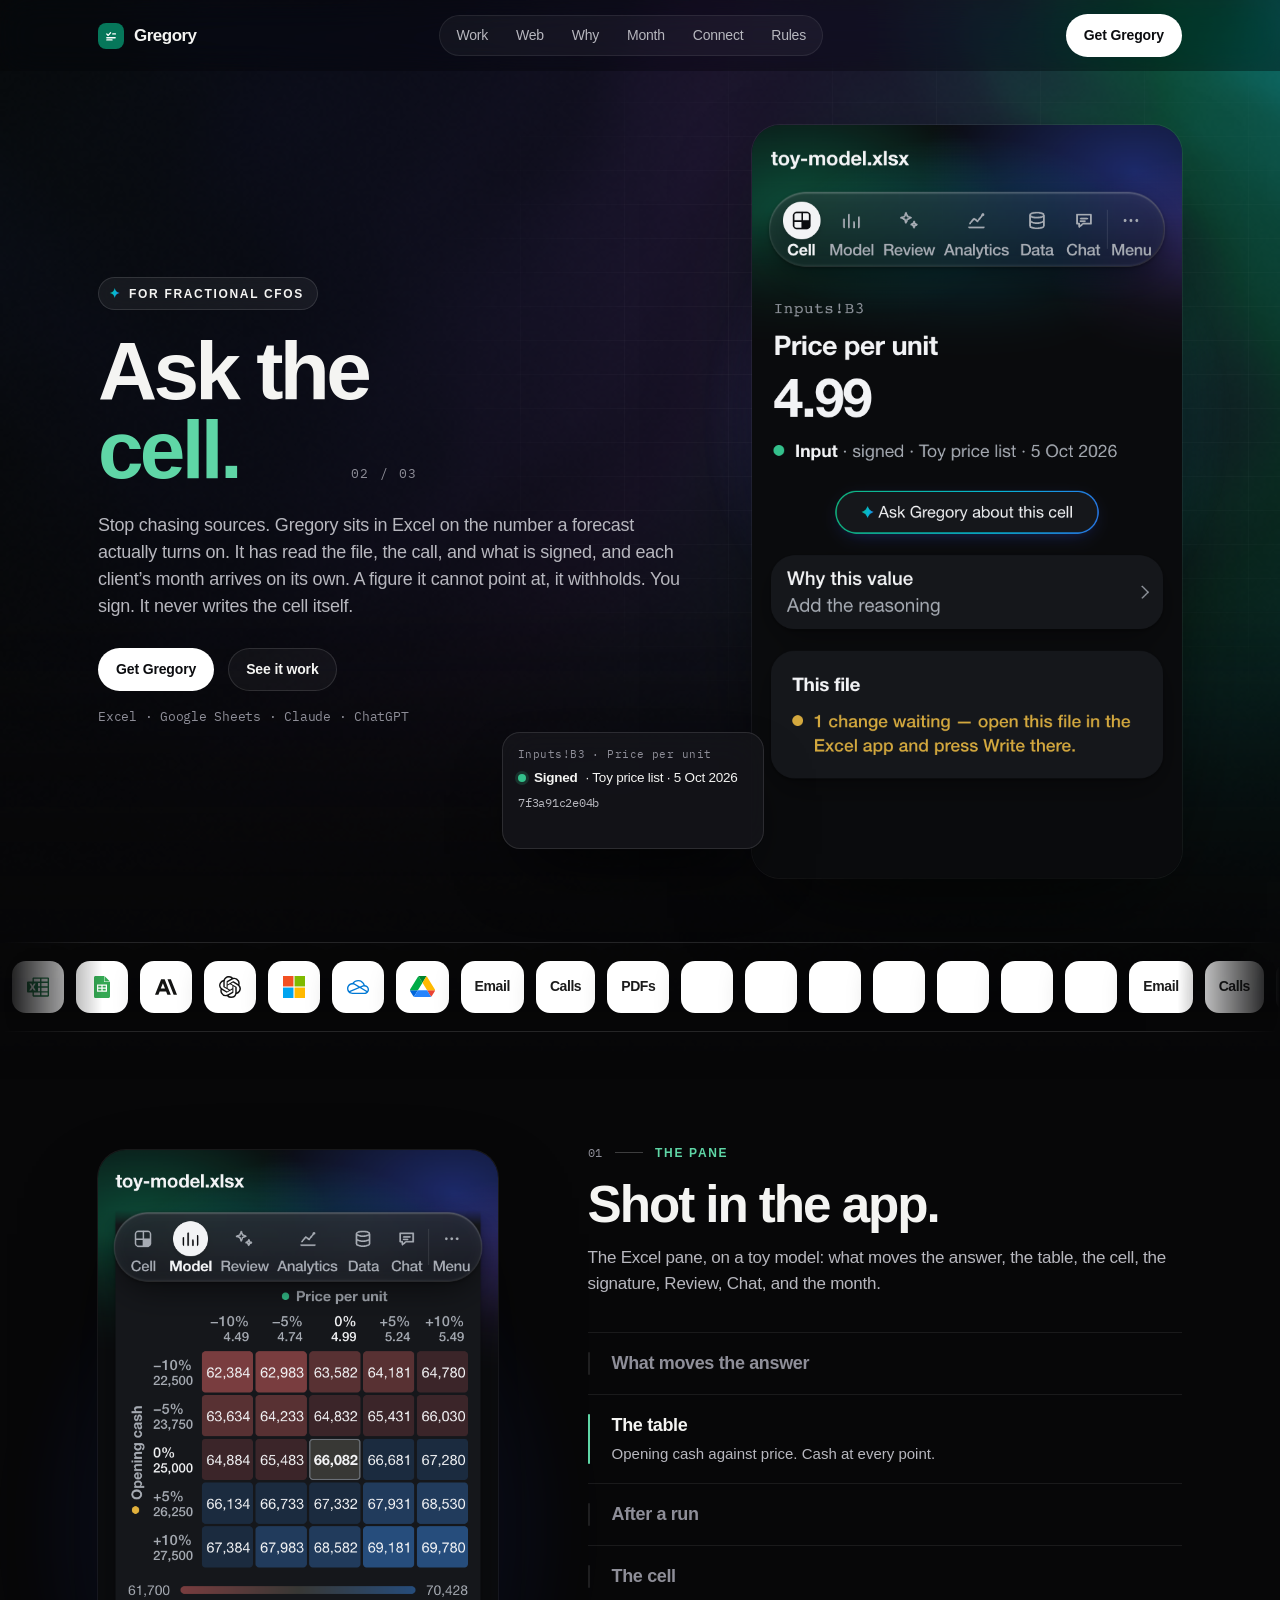
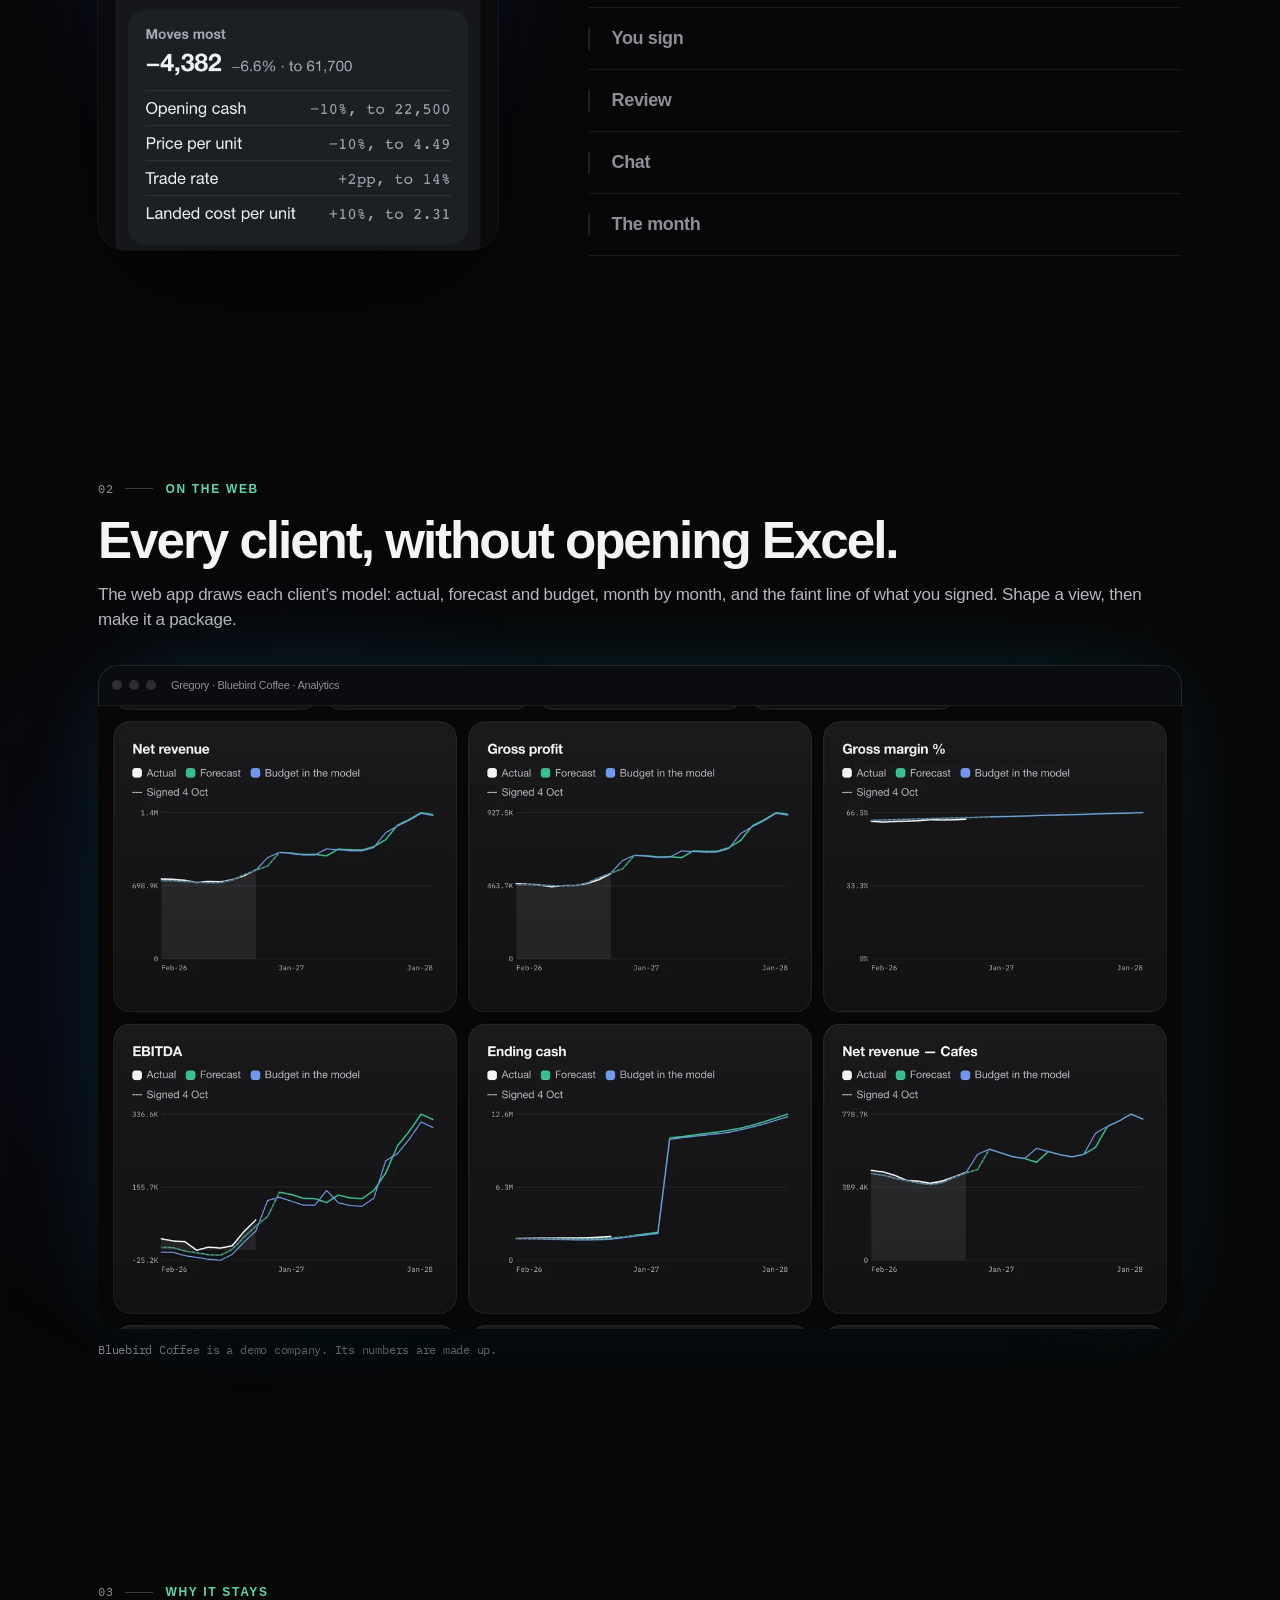
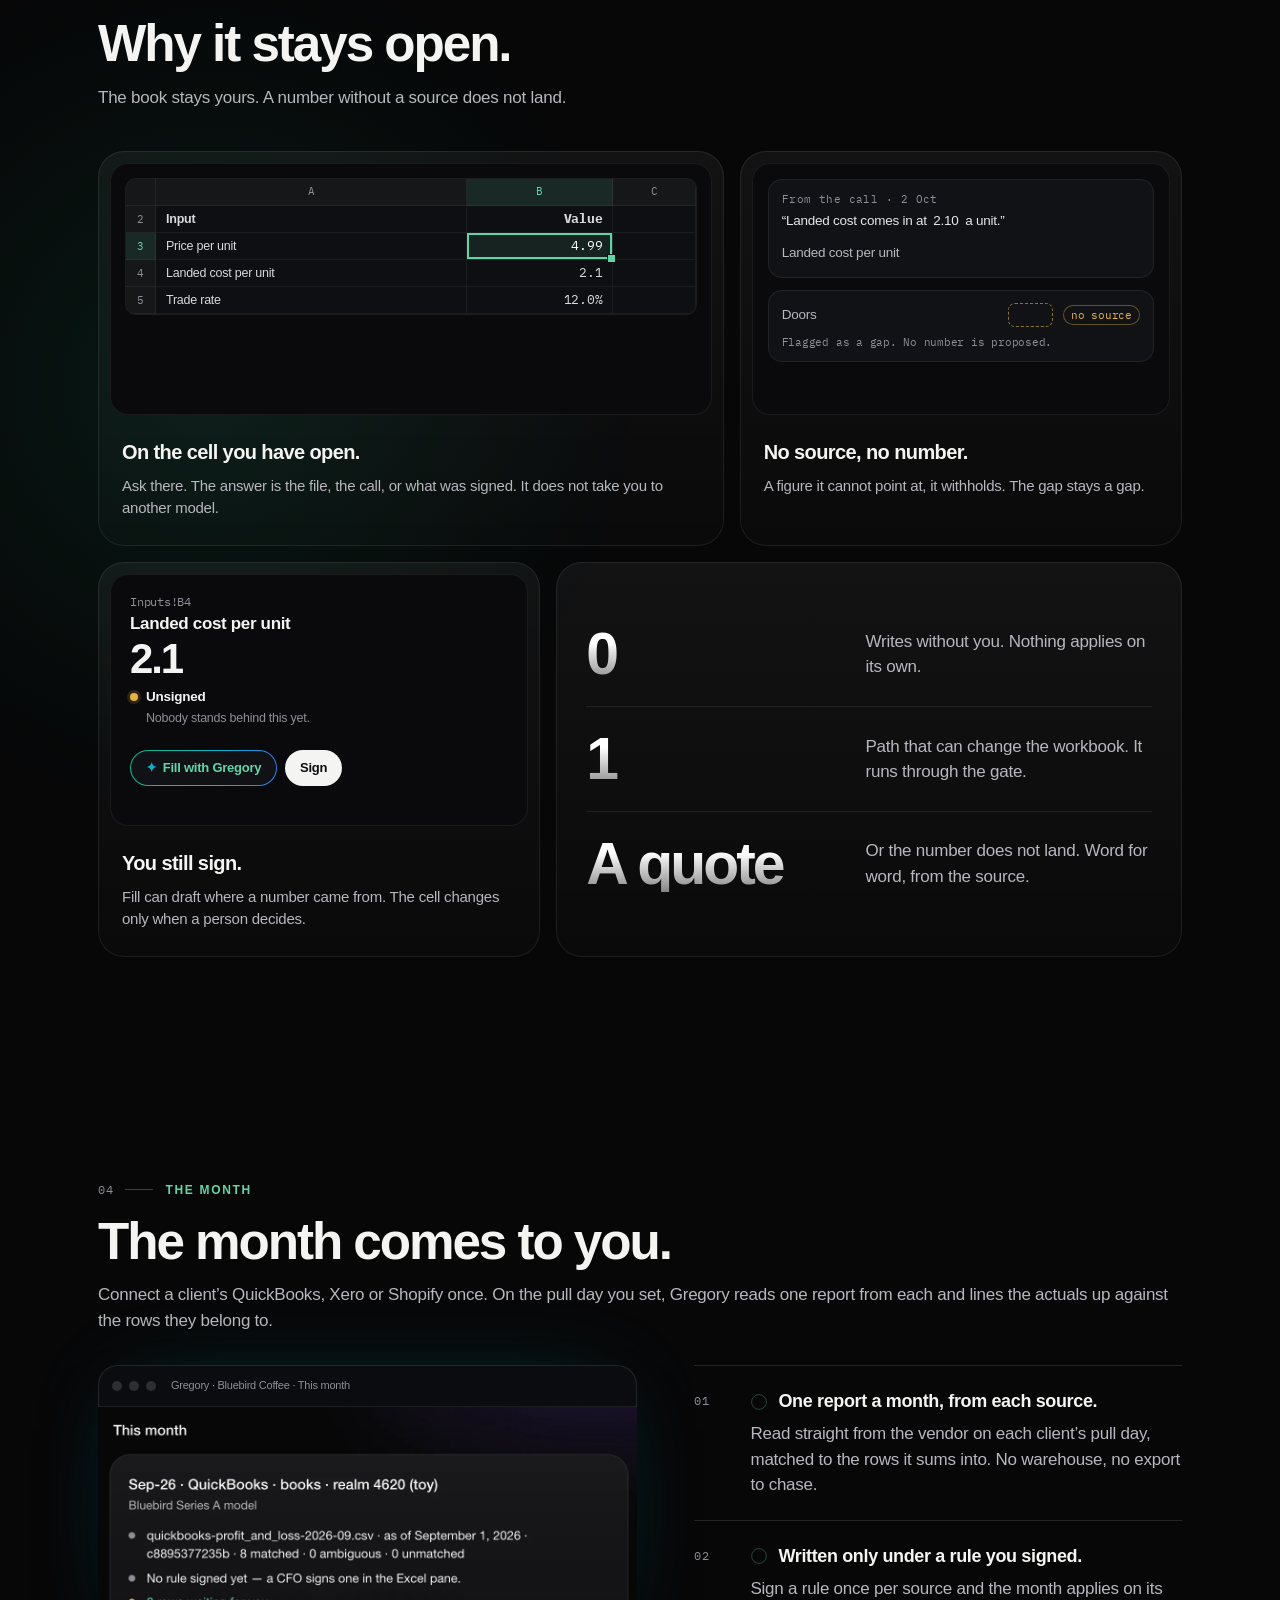
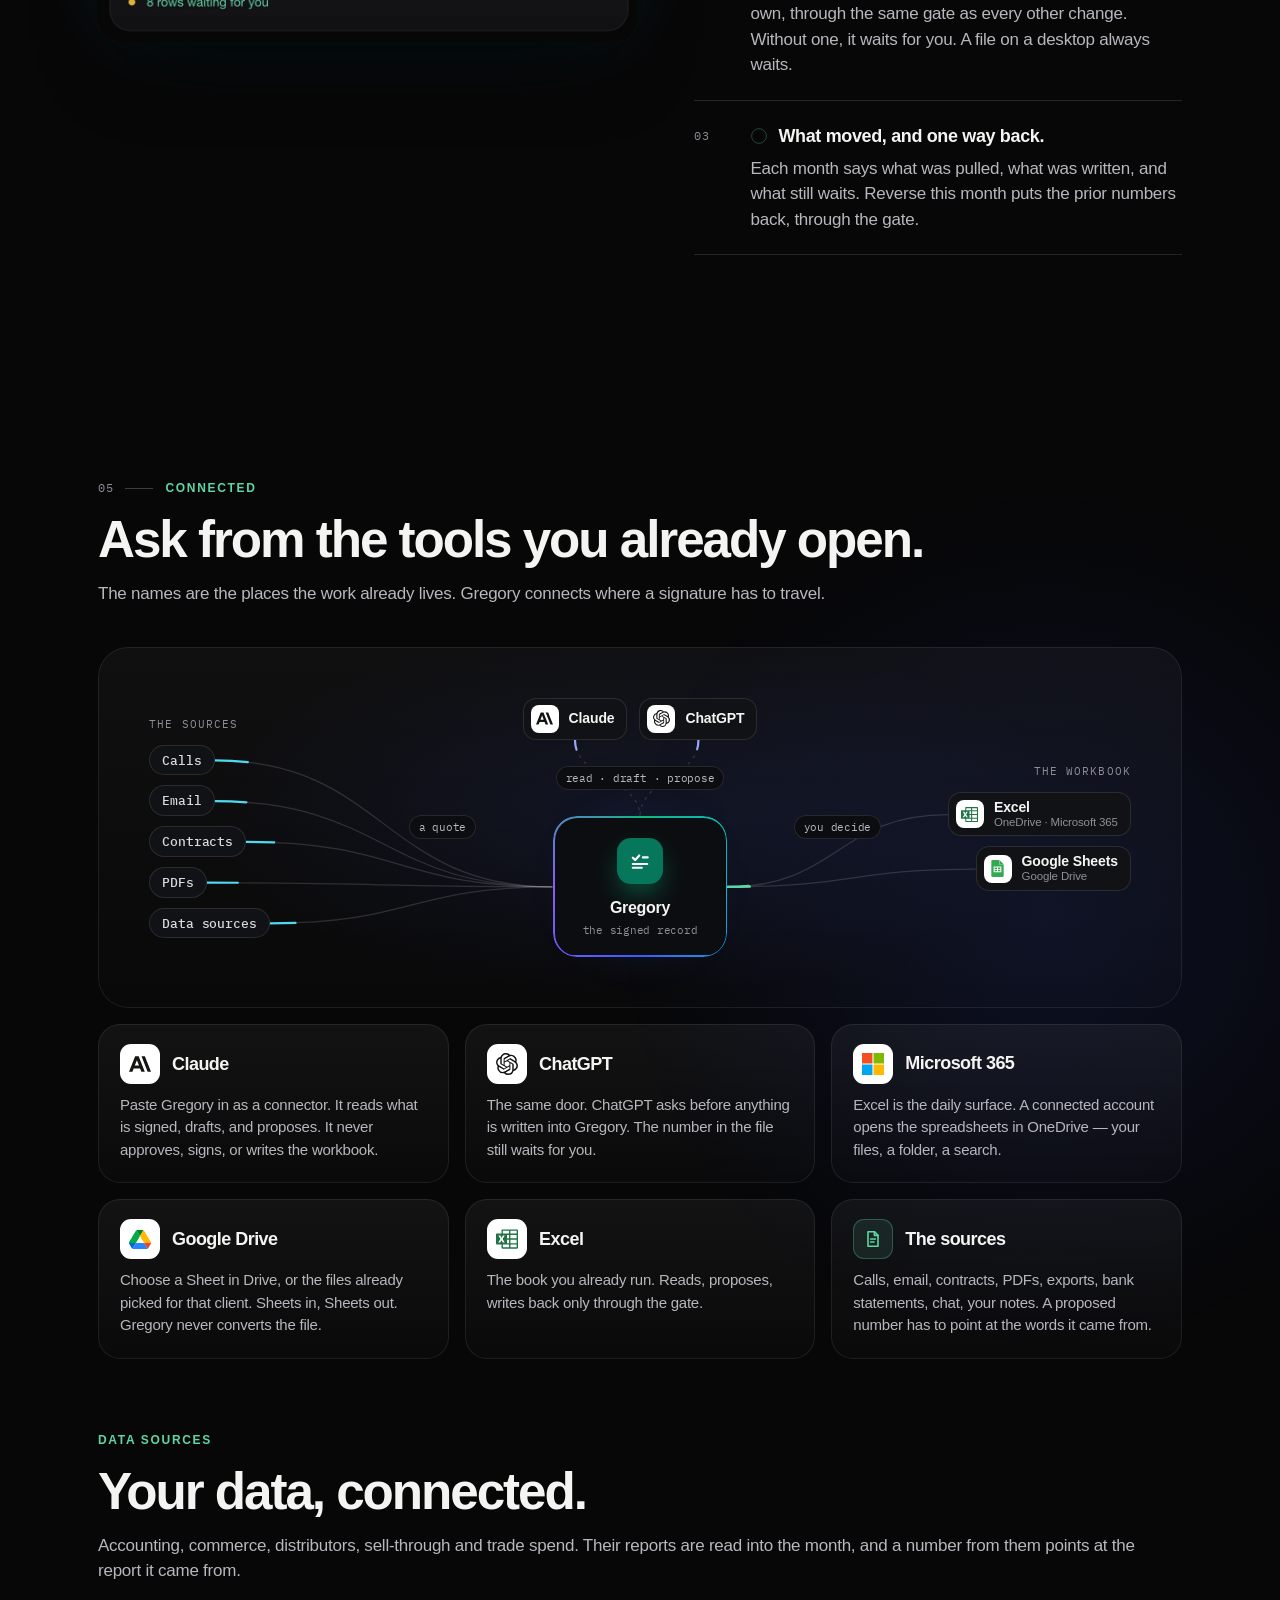
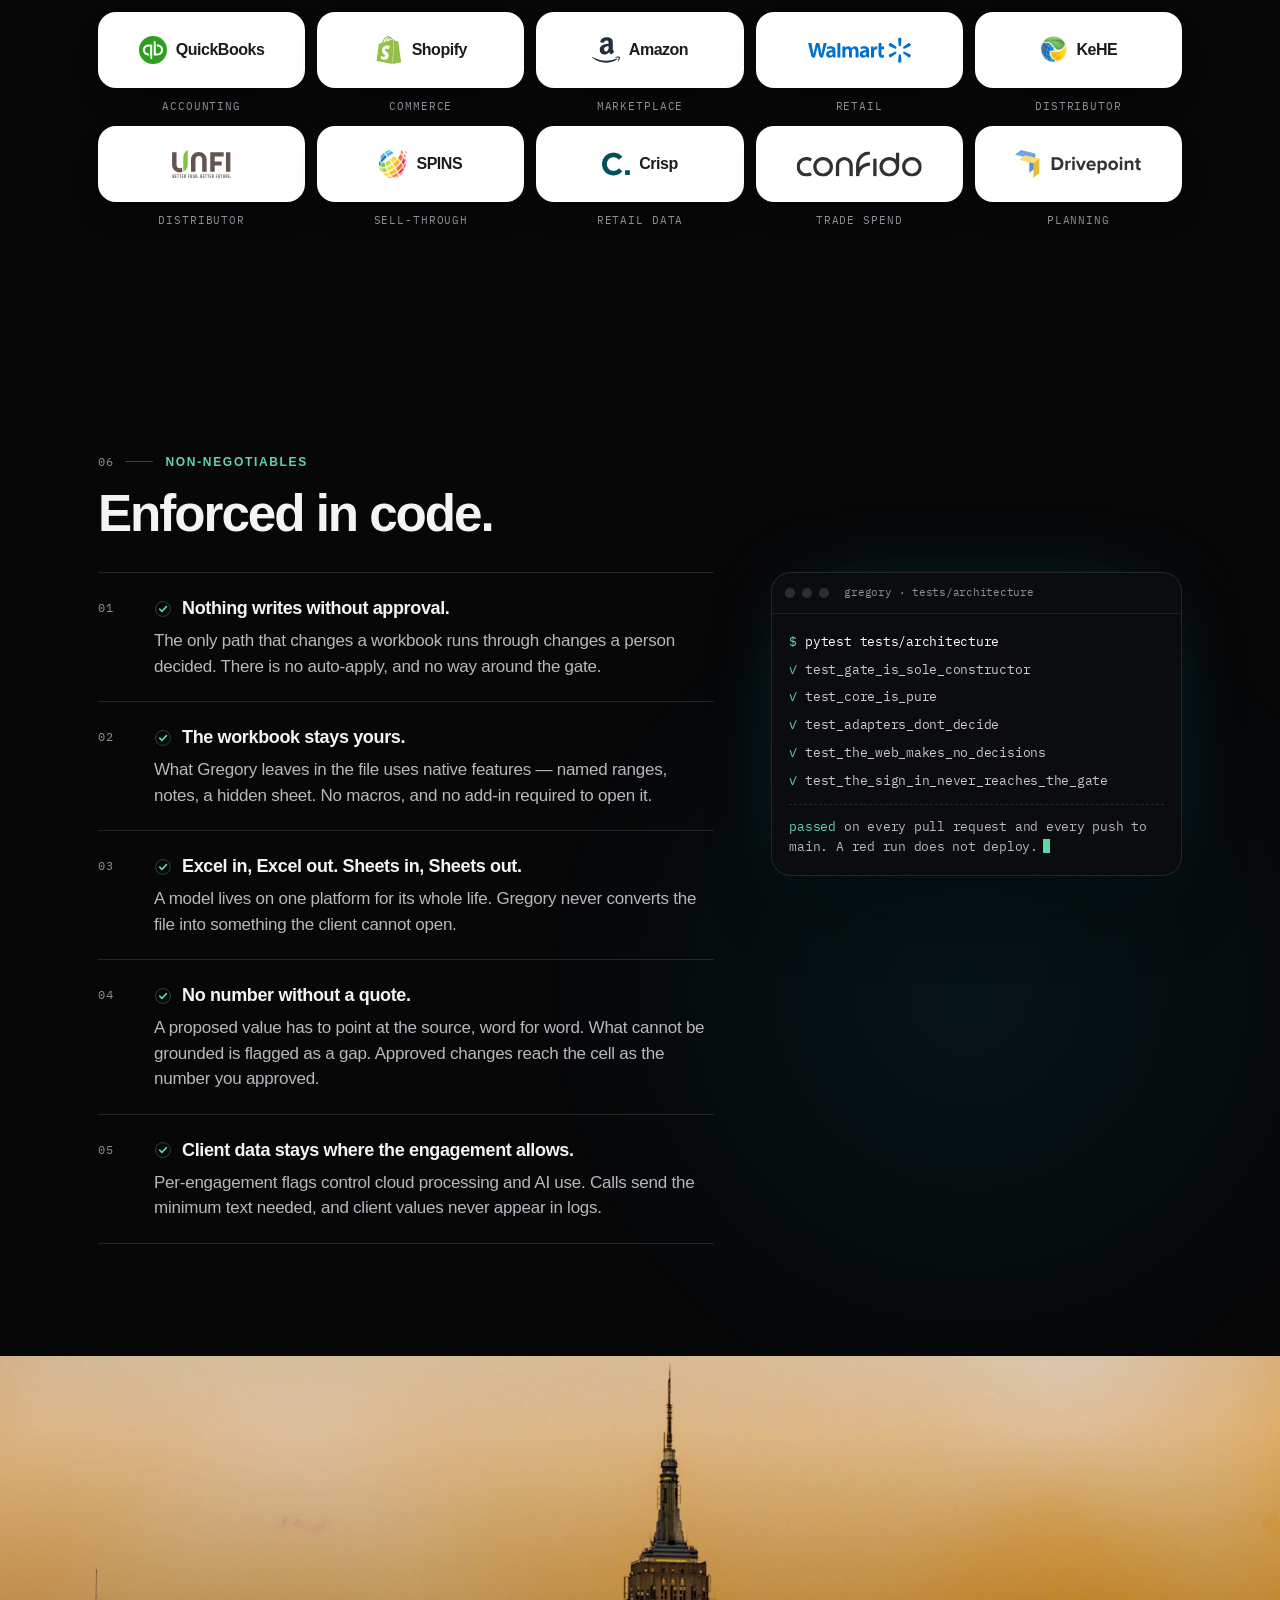
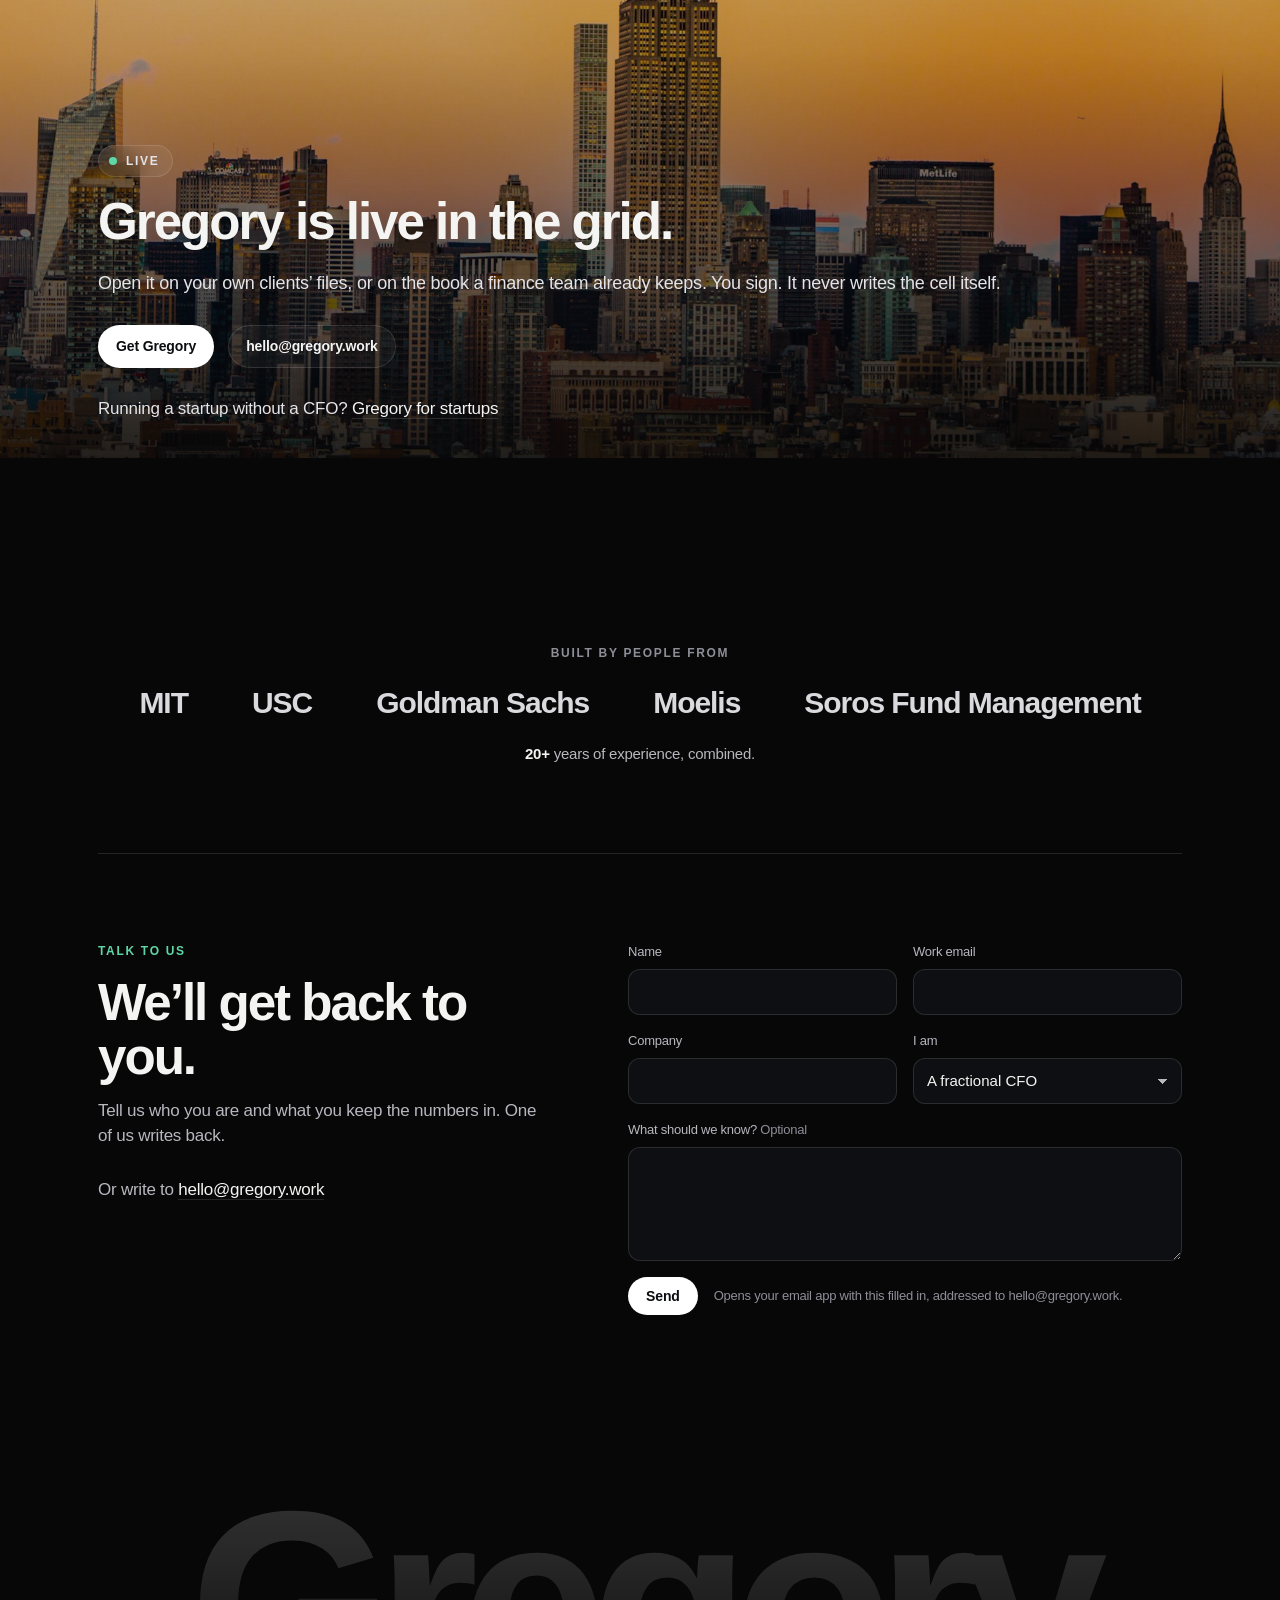
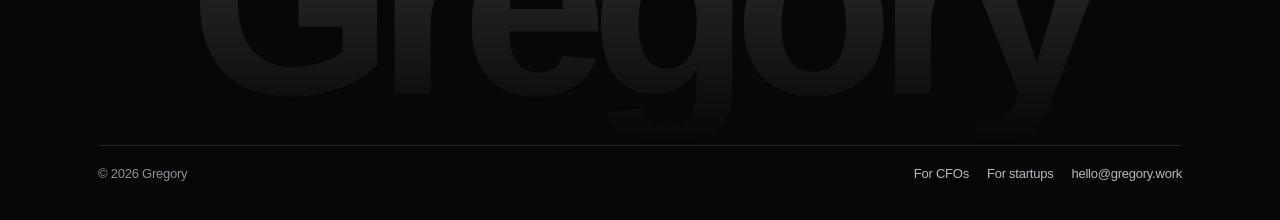
==== cfos/index.html @ 0bbd88a3 "Split the site into two doors: a home, /cfos/ and /startups/, with real screens, who built it, and a" ====
<!doctype html>
<html lang="en">
<head>
<meta charset="utf-8">
<meta name="viewport" content="width=device-width, initial-scale=1">
<title>Gregory for CFOs — the AI on the cell</title>
<meta name="description" content="Gregory for fractional CFOs: the AI in Excel, on the number a forecast turns on. It has read the file, the call, and what is signed. Each client’s month arrives on its own. You sign. It never writes the cell itself.">
<meta property="og:title" content="Gregory for CFOs — the AI on the cell">
<meta property="og:description" content="Gregory for fractional CFOs: the AI in Excel, on the number a forecast turns on. It has read the file, the call, and what is signed. Each client’s month arrives on its own. You sign. It never writes the cell itself.">
<meta property="og:url" content="https://gregory.work/cfos/">
<meta property="og:type" content="website">
<meta name="theme-color" content="#070708">
<link rel="icon" href="data:image/svg+xml,%3Csvg xmlns='http://www.w3.org/2000/svg' viewBox='0 0 32 32'%3E%3Crect width='32' height='32' rx='9' fill='%2306775a'/%3E%3Cpath d='M8.2 12.6 10.6 15l4.2-4.6' fill='none' stroke='%23fff' stroke-width='1.8' stroke-linecap='round' stroke-linejoin='round'/%3E%3Cpath d='M17.4 12.2h6.2M8.2 17.6h15.2M8.2 21.2h9.4' fill='none' stroke='%23fff' stroke-width='1.8' stroke-linecap='round'/%3E%3C/svg%3E">
<link rel="preconnect" href="https://fonts.googleapis.com">
<link rel="preconnect" href="https://fonts.gstatic.com" crossorigin>
<link rel="stylesheet" href="https://fonts.googleapis.com/css2?family=IBM+Plex+Mono:wght@400;500&display=swap">
<script>
/* Motion is opt-in: without script, or under reduced motion, every section is simply there. */
if (!window.matchMedia("(prefers-reduced-motion: reduce)").matches) document.documentElement.classList.add("motion");
</script>
<link rel="stylesheet" href="/site.css">
</head>
<body>
<a class="skip" href="#main">Skip to content</a>
<div class="sky" id="sky" aria-hidden="true">
  <div class="field"><span class="a"></span><span class="b"></span><span class="c"></span><span class="d"></span></div>
  <canvas id="aurora"></canvas>
</div>
<header id="top">
  <div class="wrap nav">
    <a class="brand" href="/">
      <span class="mark" aria-hidden="true">
        <svg width="14" height="14" viewBox="0 0 20 20" fill="none" stroke="currentColor" stroke-width="1.8" stroke-linecap="round" stroke-linejoin="round"><path d="M4 7.2 6 9.2l3.4-3.8"/><path d="M12.4 7h4M4 12.5h12M4 15.6h7.5"/></svg>
      </span>
      Gregory
    </a>
    <nav class="links" aria-label="Sections">
      <a href="#work">Work</a>
      <a href="#web">Web</a>
      <a href="#why">Why</a>
      <a href="#month">Month</a>
      <a href="#connect">Connect</a>
      <a href="#rules">Rules</a>
    </nav>
    <a class="btn" href="#contact">Get Gregory</a>
  </div>
  <div class="progress" aria-hidden="true"><span id="progress"></span></div>
</header>
<main id="main">
  <div class="wrap hero">
    <div>
      <p class="badge"><span class="spark" aria-hidden="true">✦</span>For fractional CFOs</p>
      <h1>
        <span>Ask the</span>
        <span class="cycle-row">
          <span class="cycle-slot"><em id="cycle-word">model</em><span class="period">.</span></span>
          <small class="cycle-index" id="cycle-index">01 / 03</small>
        </span>
      </h1>
      <p class="lede">Stop chasing sources. Gregory sits in Excel on the number a forecast actually turns on. It has read the file, the call, and what is signed, and each client’s month arrives on its own. A figure it cannot point at, it withholds. You sign. It never writes the cell itself.</p>
      <div class="actions">
        <a class="btn" href="#contact">Get Gregory</a>
        <a class="btn ghost" href="#work">See it work</a>
      </div>
      <p class="mono">Excel · Google Sheets · Claude · ChatGPT</p>
    </div>
    <div class="stage demo" id="stage">
      <div class="halo" aria-hidden="true"></div>
      <div class="tilt">
        <div class="stack" id="stack">
          <img class="shot on" data-shot="model" src="/media/model.png" alt="The Excel pane on Model: what moves the answer, the drivers under Cash.">
          <img class="shot" data-shot="cell" src="/media/cell.png" alt="The Excel pane on a signed cell: price per unit, its source, Ask Gregory.">
          <img class="shot" data-shot="call" src="/media/sign.png" alt="An unsigned cell: Fill with Gregory, then Sign.">
        </div>
      </div>
      <div class="chips" aria-hidden="true">
        <div class="chip on" data-for="model">
          <p class="chip-k">Target · Cash</p>
          <p class="chip-big" id="tick">66,202</p>
          <p class="chip-line"><span class="up">+120</span>Price per unit moved 1%</p>
        </div>
        <div class="chip" data-for="cell">
          <p class="chip-k">Inputs!B3 · Price per unit</p>
          <p class="chip-line"><span class="dot ok"></span><b>Signed</b> · Toy price list · 5 Oct 2026</p>
          <p class="chip-m">7f3a91c2e04b</p>
        </div>
        <div class="chip" data-for="call">
          <p class="chip-k"><span class="spark">✦</span>Fill with Gregory</p>
          <p class="chip-q">“Landed cost comes in at <mark>2.10</mark> a unit.”</p>
          <p class="chip-m">From the call, word for word.</p>
        </div>
      </div>
    </div>
  </div>
  <div class="marquee demo" aria-hidden="true">
    <div class="track" id="track">
      <span><img src="/media/logos/microsoftexcel.svg" alt="Excel"></span>
      <span><img src="/media/logos/googlesheets.svg" alt="Google Sheets"></span>
      <span><img src="/media/logos/anthropic.svg" alt="Claude"></span>
      <span><img src="/media/logos/openai.svg" alt="ChatGPT"></span>
      <span><img src="/media/logos/microsoft.svg" alt="Microsoft 365"></span>
      <span><img src="/media/logos/microsoftonedrive.svg" alt="OneDrive"></span>
      <span><img src="/media/logos/googledrive-color.svg" alt="Google Drive"></span>
      <span class="word">Email</span>
      <span class="word">Calls</span>
      <span class="word">PDFs</span>
    </div>
  </div>
  <section id="work">
    <div class="wrap show">
      <div class="show-stage reveal" style="--d:2">
        <div class="show-shots" id="show-shots" role="tabpanel" aria-label="The Excel pane">
          <img class="on" src="/media/model.png" alt="What moves the answer, with the drivers under Cash.">
          <img src="/media/table.png" alt="A sensitivity table: opening cash against price per unit, Cash at every point, coloured by how far it moved." loading="lazy">
          <img src="/media/run.png" alt="After a run in Excel: Cash at 68,582, up 3.8%, and the drivers ranked." loading="lazy">
          <img src="/media/cell.png" alt="A signed cell, price per unit, with its source." loading="lazy">
          <img src="/media/sign.png" alt="An unsigned cell, with Fill with Gregory and Sign." loading="lazy">
          <img src="/media/review.png" alt="Review: one note from Gregory, and what is worth checking." loading="lazy">
          <img src="/media/chat.png" alt="Chat about a finding: a question, Gregory's answer, the cell unchanged." loading="lazy">
          <img src="/media/month.png" alt="The month in the pane: August from QuickBooks, the totals tie, the CFO's rule, Run the rule now and Revoke." loading="lazy">
        </div>
        <p class="show-cap" id="show-cap" aria-hidden="true">The inputs that move Cash, and how far.</p>
      </div>
      <div class="show-copy">
        <p class="kicker reveal"><span class="ix">01</span>The pane</p>
        <h2 class="reveal" style="--d:1">Shot in the app.</h2>
        <p class="intro reveal" style="--d:2">The Excel pane, on a toy model: what moves the answer, the table, the cell, the signature, Review, Chat, and the month.</p>
        <div class="show-list reveal demo" style="--d:3" id="show-list" role="tablist" aria-label="Screens in the pane">
          <button type="button" role="tab" aria-selected="true" class="on" aria-controls="show-shots"><span class="show-t">What moves the answer</span><span class="show-d"><span>The inputs that move Cash, and how far.</span></span><span class="show-bar" aria-hidden="true"></span></button>
          <button type="button" role="tab" aria-selected="false" tabindex="-1" aria-controls="show-shots"><span class="show-t">The table</span><span class="show-d"><span>Opening cash against price. Cash at every point.</span></span><span class="show-bar" aria-hidden="true"></span></button>
          <button type="button" role="tab" aria-selected="false" tabindex="-1" aria-controls="show-shots"><span class="show-t">After a run</span><span class="show-d"><span>Every driver put back. Cash moved 3.8%.</span></span><span class="show-bar" aria-hidden="true"></span></button>
          <button type="button" role="tab" aria-selected="false" tabindex="-1" aria-controls="show-shots"><span class="show-t">The cell</span><span class="show-d"><span>Signed, with the source, and Ask Gregory.</span></span><span class="show-bar" aria-hidden="true"></span></button>
          <button type="button" role="tab" aria-selected="false" tabindex="-1" aria-controls="show-shots"><span class="show-t">You sign</span><span class="show-d"><span>Fill with Gregory drafts the source. You still sign.</span></span><span class="show-bar" aria-hidden="true"></span></button>
          <button type="button" role="tab" aria-selected="false" tabindex="-1" aria-controls="show-shots"><span class="show-t">Review</span><span class="show-d"><span>One note open. What is worth checking.</span></span><span class="show-bar" aria-hidden="true"></span></button>
          <button type="button" role="tab" aria-selected="false" tabindex="-1" aria-controls="show-shots"><span class="show-t">Chat</span><span class="show-d"><span>Ask about the finding. The cell is not changed.</span></span><span class="show-bar" aria-hidden="true"></span></button>
          <button type="button" role="tab" aria-selected="false" tabindex="-1" aria-controls="show-shots"><span class="show-t">The month</span><span class="show-d"><span>QuickBooks read, the totals tie, your rule ran.</span></span><span class="show-bar" aria-hidden="true"></span></button>
        </div>
      </div>
    </div>
  </section>
  <section id="web" class="glow">
    <div class="wrap">
      <p class="kicker reveal"><span class="ix">02</span>On the web</p>
      <h2 class="reveal" style="--d:1">Every client, without opening Excel.</h2>
      <p class="intro reveal" style="--d:2">The web app draws each client’s model: actual, forecast and budget, month by month, and the faint line of what you signed. Shape a view, then make it a package.</p>
      <figure class="term browser reveal" style="--d:3">
        <div class="term-bar" aria-hidden="true"><i></i><i></i><i></i><span>Gregory · Bluebird Coffee · Analytics</span></div>
        <img src="/media/web/charts.webp" width="1800" height="1035" loading="lazy" alt="Analytics on the web: net revenue, gross profit, margin, EBITDA and cash, actual against forecast and budget, with the line signed on 4 October.">
      </figure>
      <p class="shot-note">Bluebird Coffee is a demo company. Its numbers are made up.</p>
    </div>
  </section>
  <section id="why" class="glow">
    <div class="wrap">
      <p class="kicker reveal"><span class="ix">03</span>Why it stays</p>
      <h2 class="reveal" style="--d:1">Why it stays open.</h2>
      <p class="intro reveal" style="--d:2">The book stays yours. A number without a source does not land.</p>
      <div class="bento">
        <article class="tile w7 reveal">
          <div class="viz viz-sheet demo" aria-hidden="true">
            <div class="sheet">
              <div class="r h"><span></span><span>A</span><span class="on">B</span><span>C</span></div>
              <div class="r"><span>2</span><span class="t">Input</span><span class="t n">Value</span><span></span></div>
              <div class="r cur"><span>3</span><span>Price per unit</span><span class="n sel">4.99</span><span></span></div>
              <div class="r"><span>4</span><span>Landed cost per unit</span><span class="n">2.1</span><span></span></div>
              <div class="r"><span>5</span><span>Trade rate</span><span class="n">12.0%</span><span></span></div>
            </div>
            <div class="bubble q"><span class="spark">✦</span><span class="typed">Why 4.99?</span></div>
            <div class="bubble a">The toy price list.<span class="sig"><span class="dot ok"></span>Signed 2 Oct</span></div>
          </div>
          <h3>On the cell you have open.</h3>
          <p>Ask there. The answer is the file, the call, or what was signed. It does not take you to another model.</p>
        </article>
        <article class="tile w5 reveal" style="--d:1">
          <div class="viz viz-quote demo" aria-hidden="true">
            <div class="prop">
              <div class="prop-k">From the call · 2 Oct</div>
              <div class="prop-q">“Landed cost comes in at <mark>2.10</mark> a unit.”</div>
              <div class="prop-line"><span>Landed cost per unit</span><b class="val got">2.1</b><span class="tag ok">quoted</span></div>
            </div>
            <div class="prop gap">
              <div class="prop-line"><span>Doors</span><b class="val none"></b><span class="tag wait">no source</span></div>
              <div class="prop-note">Flagged as a gap. No number is proposed.</div>
            </div>
          </div>
          <h3>No source, no number.</h3>
          <p>A figure it cannot point at, it withholds. The gap stays a gap.</p>
        </article>
        <article class="tile w5 reveal">
          <div class="viz viz-sign demo" aria-hidden="true">
            <div class="vs-addr">Inputs!B4</div>
            <div class="vs-name">Landed cost per unit</div>
            <div class="vs-num">2.1</div>
            <div class="status">
              <span class="st un"><span class="st-l"><span class="dot wait"></span><b>Unsigned</b></span><span class="st-s">Nobody stands behind this yet.</span></span>
              <span class="st ok"><span class="st-l"><span class="dot ok"></span><b>Signed</b> · From the call · 2 Oct 2026</span><span class="st-s"><code>c41e08b97d25</code></span></span>
            </div>
            <div class="acts">
              <span class="pill fill"><span class="spark">✦</span>Fill with Gregory</span>
              <span class="pill sign">Sign<svg class="cursor" viewBox="0 0 24 24"><path d="M5 3l14 8-6.2 1.6L10 19z" fill="#fff" stroke="#0c0d10" stroke-width="1.4" stroke-linejoin="round"/></svg></span>
            </div>
          </div>
          <h3>You still sign.</h3>
          <p>Fill can draft where a number came from. The cell changes only when a person decides.</p>
        </article>
        <div class="tile w7 scores reveal" style="--d:1">
          <div><strong>0</strong><span>Writes without you. Nothing applies on its own.</span></div>
          <div><strong>1</strong><span>Path that can change the workbook. It runs through the gate.</span></div>
          <div><strong>A quote</strong><span>Or the number does not land. Word for word, from the source.</span></div>
        </div>
      </div>
    </div>
  </section>
  <section id="month">
    <div class="wrap">
      <p class="kicker reveal"><span class="ix">04</span>The month</p>
      <h2 class="reveal" style="--d:1">The month comes to you.</h2>
      <p class="intro reveal" style="--d:2">Connect a client’s QuickBooks, Xero or Shopify once. On the pull day you set, Gregory reads one report from each and lines the actuals up against the rows they belong to.</p>
      <div class="month-wrap">
        <figure class="term browser reveal" style="--d:2">
          <div class="term-bar" aria-hidden="true"><i></i><i></i><i></i><span>Gregory · Bluebird Coffee · This month</span></div>
          <img src="/media/web/month.webp" width="1130" height="494" loading="lazy" alt="This month: the QuickBooks pull for September, eight lines matched, none ambiguous, eight rows waiting.">
        </figure>
        <div class="reveal" style="--d:3">
          <article class="rule"><span class="rule-n">01</span><h3><svg class="ck" viewBox="0 0 20 20" width="18" height="18" aria-hidden="true"><circle cx="10" cy="10" r="8.2" fill="none" stroke="currentColor" stroke-opacity=".35"/><path d="M6.4 10.2 8.8 12.6 13.8 7.4" fill="none" stroke="currentColor" stroke-width="1.8" stroke-linecap="round" stroke-linejoin="round"/></svg>One report a month, from each source.</h3><p>Read straight from the vendor on each client’s pull day, matched to the rows it sums into. No warehouse, no export to chase.</p></article>
          <article class="rule"><span class="rule-n">02</span><h3><svg class="ck" viewBox="0 0 20 20" width="18" height="18" aria-hidden="true"><circle cx="10" cy="10" r="8.2" fill="none" stroke="currentColor" stroke-opacity=".35"/><path d="M6.4 10.2 8.8 12.6 13.8 7.4" fill="none" stroke="currentColor" stroke-width="1.8" stroke-linecap="round" stroke-linejoin="round"/></svg>Written only under a rule you signed.</h3><p>Sign a rule once per source and the month applies on its own, through the same gate as every other change. Without one, it waits for you. A file on a desktop always waits.</p></article>
          <article class="rule"><span class="rule-n">03</span><h3><svg class="ck" viewBox="0 0 20 20" width="18" height="18" aria-hidden="true"><circle cx="10" cy="10" r="8.2" fill="none" stroke="currentColor" stroke-opacity=".35"/><path d="M6.4 10.2 8.8 12.6 13.8 7.4" fill="none" stroke="currentColor" stroke-width="1.8" stroke-linecap="round" stroke-linejoin="round"/></svg>What moved, and one way back.</h3><p>Each month says what was pulled, what was written, and what still waits. Reverse this month puts the prior numbers back, through the gate.</p></article>
        </div>
      </div>
    </div>
  </section>
  <section id="connect" class="glow">
    <div class="wrap">
      <p class="kicker reveal"><span class="ix">05</span>Connected</p>
      <h2 class="reveal" style="--d:1">Ask from the tools you already open.</h2>
      <p class="intro reveal" style="--d:2">The names are the places the work already lives. Gregory connects where a signature has to travel.</p>
      <div class="flow reveal demo" id="flow" aria-hidden="true">
        <svg class="flow-svg" id="flow-svg"></svg>
        <div class="flow-col flow-in">
          <p class="flow-cap">The sources</p>
          <span class="node src" data-node="src">Calls</span>
          <span class="node src" data-node="src">Email</span>
          <span class="node src" data-node="src">Contracts</span>
          <span class="node src" data-node="src">PDFs</span>
          <span class="node src" data-node="src">Data sources</span>
        </div>
        <span class="flow-tag tag-in">a quote</span>
        <div class="flow-mid">
          <span class="node ai ai1" data-node="claude"><span class="lg"><img src="/media/logos/anthropic.svg" alt=""></span><span class="nm">Claude</span></span>
          <span class="node ai ai2" data-node="chatgpt"><span class="lg"><img src="/media/logos/openai.svg" alt=""></span><span class="nm">ChatGPT</span></span>
          <span class="flow-tag tag-ai">read · draft · propose</span>
          <div class="gate" data-node="gate">
            <span class="mark"><svg width="24" height="24" viewBox="0 0 20 20" fill="none" stroke="currentColor" stroke-width="1.8" stroke-linecap="round" stroke-linejoin="round"><path d="M4 7.2 6 9.2l3.4-3.8"/><path d="M12.4 7h4M4 12.5h12M4 15.6h7.5"/></svg></span>
            <b>Gregory</b>
            <small>the signed record</small>
          </div>
        </div>
        <span class="flow-tag tag-out">you decide</span>
        <div class="flow-col flow-out">
          <p class="flow-cap">The workbook</p>
          <span class="node book" data-node="excel"><span class="lg"><img src="/media/logos/microsoftexcel.svg" alt=""></span><span class="nt">Excel<small>OneDrive · Microsoft 365</small></span></span>
          <span class="node book" data-node="sheets"><span class="lg"><img src="/media/logos/googlesheets.svg" alt=""></span><span class="nt">Google Sheets<small>Google Drive</small></span></span>
        </div>
      </div>
      <div class="connects">
        <article class="reveal" data-node="claude">
          <div class="head"><div class="logo"><img src="/media/logos/anthropic.svg" alt=""></div><h3>Claude</h3></div>
          <p>Paste Gregory in as a connector. It reads what is signed, drafts, and proposes. It never approves, signs, or writes the workbook.</p>
        </article>
        <article class="reveal" style="--d:1" data-node="chatgpt">
          <div class="head"><div class="logo"><img src="/media/logos/openai.svg" alt=""></div><h3>ChatGPT</h3></div>
          <p>The same door. ChatGPT asks before anything is written into Gregory. The number in the file still waits for you.</p>
        </article>
        <article class="reveal" style="--d:2" data-node="excel">
          <div class="head"><div class="logo"><img src="/media/logos/microsoft.svg" alt=""></div><h3>Microsoft 365</h3></div>
          <p>Excel is the daily surface. A connected account opens the spreadsheets in OneDrive — your files, a folder, a search.</p>
        </article>
        <article class="reveal" data-node="sheets">
          <div class="head"><div class="logo"><img src="/media/logos/googledrive-color.svg" alt=""></div><h3>Google Drive</h3></div>
          <p>Choose a Sheet in Drive, or the files already picked for that client. Sheets in, Sheets out. Gregory never converts the file.</p>
        </article>
        <article class="reveal" style="--d:1" data-node="excel">
          <div class="head"><div class="logo"><img src="/media/logos/microsoftexcel.svg" alt=""></div><h3>Excel</h3></div>
          <p>The book you already run. Reads, proposes, writes back only through the gate.</p>
        </article>
        <article class="reveal" style="--d:2" data-node="src">
          <div class="head"><div class="logo glyph" aria-hidden="true"><svg viewBox="0 0 20 20" width="20" height="20" fill="none" stroke="currentColor" stroke-width="1.6" stroke-linecap="round" stroke-linejoin="round"><path d="M5 2.8h6.6L15 6.2v11H5z"/><path d="M11.4 2.8v3.6H15M7.6 10h4.8M7.6 13h3.4"/></svg></div><h3>The sources</h3></div>
          <p>Calls, email, contracts, PDFs, exports, bank statements, chat, your notes. A proposed number has to point at the words it came from.</p>
        </article>
      </div>
      <div class="data">
        <p class="kicker reveal">Data sources</p>
        <h2 class="reveal" style="--d:1">Your data, connected.</h2>
        <p class="intro reveal" style="--d:2">Accounting, commerce, distributors, sell-through and trade spend. Their reports are read into the month, and a number from them points at the report it came from.</p>
        <ul class="data-grid reveal" style="--d:3">
          <li><span class="data-logo"><img src="/media/logos/quickbooks.svg" alt=""><b>QuickBooks</b></span><span class="data-k">Accounting</span></li>
          <li><span class="data-logo"><img src="/media/logos/shopify.svg" alt=""><b>Shopify</b></span><span class="data-k">Commerce</span></li>
          <li><span class="data-logo"><img src="/media/logos/amazon.svg" alt=""><b>Amazon</b></span><span class="data-k">Marketplace</span></li>
          <li><span class="data-logo"><img src="/media/logos/walmart.svg" alt="Walmart"></span><span class="data-k">Retail</span></li>
          <li><span class="data-logo"><img src="/media/logos/kehe.png" alt=""><b>KeHE</b></span><span class="data-k">Distributor</span></li>
          <li><span class="data-logo"><img src="/media/logos/unfi.svg" alt="UNFI"></span><span class="data-k">Distributor</span></li>
          <li><span class="data-logo"><img src="/media/logos/spins.png" alt=""><b>SPINS</b></span><span class="data-k">Sell-through</span></li>
          <li><span class="data-logo"><img src="/media/logos/crisp.png" alt=""><b>Crisp</b></span><span class="data-k">Retail data</span></li>
          <li><span class="data-logo"><img src="/media/logos/confido-on-light.svg" alt="Confido"></span><span class="data-k">Trade spend</span></li>
          <li><span class="data-logo"><img src="/media/logos/drivepoint.svg" alt="Drivepoint"></span><span class="data-k">Planning</span></li>
        </ul>
      </div>
    </div>
  </section>
  <section id="rules" class="glow">
    <div class="wrap">
      <p class="kicker reveal"><span class="ix">06</span>Non-negotiables</p>
      <h2 class="reveal" style="--d:1">Enforced in code.</h2>
      <div class="rules-wrap">
        <div class="rules">
          <article class="rule reveal"><span class="rule-n">01</span><h3><svg class="ck" viewBox="0 0 20 20" width="18" height="18" aria-hidden="true"><circle cx="10" cy="10" r="8.2" fill="none" stroke="currentColor" stroke-opacity=".35"/><path d="M6.4 10.2 8.8 12.6 13.8 7.4" fill="none" stroke="currentColor" stroke-width="1.8" stroke-linecap="round" stroke-linejoin="round"/></svg>Nothing writes without approval.</h3><p>The only path that changes a workbook runs through changes a person decided. There is no auto-apply, and no way around the gate.</p></article>
          <article class="rule reveal" style="--d:1"><span class="rule-n">02</span><h3><svg class="ck" viewBox="0 0 20 20" width="18" height="18" aria-hidden="true"><circle cx="10" cy="10" r="8.2" fill="none" stroke="currentColor" stroke-opacity=".35"/><path d="M6.4 10.2 8.8 12.6 13.8 7.4" fill="none" stroke="currentColor" stroke-width="1.8" stroke-linecap="round" stroke-linejoin="round"/></svg>The workbook stays yours.</h3><p>What Gregory leaves in the file uses native features — named ranges, notes, a hidden sheet. No macros, and no add-in required to open it.</p></article>
          <article class="rule reveal" style="--d:2"><span class="rule-n">03</span><h3><svg class="ck" viewBox="0 0 20 20" width="18" height="18" aria-hidden="true"><circle cx="10" cy="10" r="8.2" fill="none" stroke="currentColor" stroke-opacity=".35"/><path d="M6.4 10.2 8.8 12.6 13.8 7.4" fill="none" stroke="currentColor" stroke-width="1.8" stroke-linecap="round" stroke-linejoin="round"/></svg>Excel in, Excel out. Sheets in, Sheets out.</h3><p>A model lives on one platform for its whole life. Gregory never converts the file into something the client cannot open.</p></article>
          <article class="rule reveal" style="--d:3"><span class="rule-n">04</span><h3><svg class="ck" viewBox="0 0 20 20" width="18" height="18" aria-hidden="true"><circle cx="10" cy="10" r="8.2" fill="none" stroke="currentColor" stroke-opacity=".35"/><path d="M6.4 10.2 8.8 12.6 13.8 7.4" fill="none" stroke="currentColor" stroke-width="1.8" stroke-linecap="round" stroke-linejoin="round"/></svg>No number without a quote.</h3><p>A proposed value has to point at the source, word for word. What cannot be grounded is flagged as a gap. Approved changes reach the cell as the number you approved.</p></article>
          <article class="rule reveal" style="--d:4"><span class="rule-n">05</span><h3><svg class="ck" viewBox="0 0 20 20" width="18" height="18" aria-hidden="true"><circle cx="10" cy="10" r="8.2" fill="none" stroke="currentColor" stroke-opacity=".35"/><path d="M6.4 10.2 8.8 12.6 13.8 7.4" fill="none" stroke="currentColor" stroke-width="1.8" stroke-linecap="round" stroke-linejoin="round"/></svg>Client data stays where the engagement allows.</h3><p>Per-engagement flags control cloud processing and AI use. Calls send the minimum text needed, and client values never appear in logs.</p></article>
        </div>
        <figure class="term reveal" style="--d:2">
          <div class="term-bar" aria-hidden="true"><i></i><i></i><i></i><span>gregory · tests/architecture</span></div>
          <div class="term-body">
            <p class="tl cmd"><span class="pr" aria-hidden="true">$</span><span class="typed">pytest tests/architecture</span></p>
            <p class="tl" style="--i:0"><span class="ok" aria-hidden="true">✓</span>test_gate_is_sole_constructor</p>
            <p class="tl" style="--i:1"><span class="ok" aria-hidden="true">✓</span>test_core_is_pure</p>
            <p class="tl" style="--i:2"><span class="ok" aria-hidden="true">✓</span>test_adapters_dont_decide</p>
            <p class="tl" style="--i:3"><span class="ok" aria-hidden="true">✓</span>test_the_web_makes_no_decisions</p>
            <p class="tl" style="--i:4"><span class="ok" aria-hidden="true">✓</span>test_the_sign_in_never_reaches_the_gate</p>
            <p class="tl sum" style="--i:5"><span class="ok">passed</span>on every pull request and every push to main. A red run does not deploy.<span class="caret" aria-hidden="true"></span></p>
          </div>
        </figure>
      </div>
    </div>
  </section>
  <section id="who" class="live">
    <article class="scene scene-wide">
      <img class="place" src="/media/places/nyc.jpg" alt="Manhattan at dusk, the Empire State Building over the city.">
      <div class="scene-shade"></div>
      <div class="wrap">
      <div class="scene-copy">
        <p class="badge reveal"><span class="live-dot" aria-hidden="true"></span>Live</p>
        <h2 class="reveal" style="--d:1">Gregory is live in the grid.</h2>
        <p class="lede reveal" style="--d:2">Open it on your own clients’ files, or on the book a finance team already keeps. You sign. It never writes the cell itself.</p>
        <div class="actions reveal" style="--d:3">
          <a class="btn" href="#contact">Get Gregory</a>
          <a class="btn ghost" href="mailto:hello@gregory.work">hello@gregory.work</a>
        </div>
        <p class="cross reveal" style="--d:4">Running a startup without a CFO? <a href="/startups/">Gregory for startups</a></p>
      </div>
      </div>
    </article>
  </section>
  <section id="team" class="contact">
    <div class="wrap">
      <div class="built reveal">
        <p class="built-k">Built by people from</p>
        <ul class="built-row">
          <li>MIT</li>
          <li>USC</li>
          <li>Goldman Sachs</li>
          <li>Moelis</li>
          <li>Soros Fund Management</li>
        </ul>
        <p class="built-y"><strong>20+</strong> years of experience, combined.</p>
      </div>
      <div class="contact-grid" id="contact">
        <div class="contact-copy">
          <p class="kicker reveal">Talk to us</p>
          <h2 class="reveal" style="--d:1">We’ll get back to you.</h2>
          <p class="intro reveal" style="--d:2">Tell us who you are and what you keep the numbers in. One of us writes back.</p>
          <p class="cross reveal" style="--d:3">Or write to <a href="mailto:hello@gregory.work">hello@gregory.work</a></p>
        </div>
        <form class="contact-form reveal" style="--d:2" id="contact-form" data-to="hello@gregory.work" data-subject="Gregory for CFOs" novalidate>
          <label class="f"><span>Name</span><input name="name" autocomplete="name" required></label>
          <label class="f"><span>Work email</span><input type="email" name="email" autocomplete="email" required></label>
          <label class="f"><span>Company</span><input name="company" autocomplete="organization"></label>
          <label class="f"><span>I am</span><select name="role">
            <option value="cfo" selected>A fractional CFO</option>
            <option value="startup">A startup</option>
            <option value="team">A finance team</option>
            <option value="other">Something else</option>
          </select></label>
          <label class="f wide"><span>What should we know? <em>Optional</em></span><textarea name="note" rows="4"></textarea></label>
          <div class="f wide send">
            <button class="btn" type="submit">Send</button>
            <p class="form-note" id="form-note" aria-live="polite"></p>
          </div>
        </form>
      </div>
    </div>
  </section>
</main>
<footer>
  <div class="wrap">
    <div class="wordmark" aria-hidden="true">Gregory</div>
    <div class="foot">
      <span>© 2026 Gregory</span>
      <nav aria-label="Pages"><a href="/cfos/">For CFOs</a><a href="/startups/">For startups</a><a href="mailto:hello@gregory.work">hello@gregory.work</a></nav>
    </div>
  </div>
</footer>
<script src="/site.js"></script>
</body>
</html>
---- site.css ----
:root {
  color-scheme: dark;
  --bg: #070708;
  --ink: #f4f4f2;
  --muted: #b7b7be;
  --faint: #8e8e98;
  --line: rgba(255, 255, 255, 0.12);
  --hair: rgba(255, 255, 255, 0.08);
  --accent: #5fd6a6;
  --signed: #34c08b;
  --waiting: #e2b33d;
  --a1: #10b981;
  --a2: #06b6d4;
  --a3: #3b5bff;
  --a4: #8b5cf6;
  --aurora: linear-gradient(100deg, var(--a1), var(--a2) 30%, var(--a3) 62%, var(--a4) 82%, var(--a1));
  --sans: Aptos, Calibri, "Segoe UI", "Helvetica Neue", Arial, sans-serif;
  --mono: "IBM Plex Mono", ui-monospace, "Cascadia Mono", Consolas, monospace;
  --ease: cubic-bezier(.16, .85, .16, 1);
  --gut: clamp(20px, 4vw, 48px);
  --max: 1180px;
}
* { box-sizing: border-box; margin: 0; padding: 0; }
html { scroll-behavior: smooth; }
body {
  background: var(--bg); color: var(--ink); font-family: var(--sans);
  font-size: 17px; line-height: 1.5; letter-spacing: -0.014em;
  -webkit-font-smoothing: antialiased;
}
main { overflow-x: clip; }
::selection { background: rgba(16, 185, 129, 0.35); }
a { color: inherit; text-decoration: none; }
a:hover { text-decoration: underline; }
:focus-visible { outline: 2px solid var(--accent); outline-offset: 3px; }
.skip { position: absolute; left: 12px; top: -48px; z-index: 40; background: #fff; color: #000; padding: 8px 12px; border-radius: 8px; }
.skip:focus { top: 12px; }
.wrap { max-width: var(--max); margin: 0 auto; padding: 0 var(--gut); position: relative; z-index: 1; }

/* The sky: the aurora lives behind the hero and the header, and nowhere else. */
.sky {
  position: absolute; top: 0; left: 0; right: 0; z-index: 0; pointer-events: none; overflow: hidden;
  height: max(820px, calc(100svh + 180px));
  -webkit-mask-image: linear-gradient(180deg, #000 56%, transparent);
  mask-image: linear-gradient(180deg, #000 56%, transparent);
}
.sky canvas { position: absolute; inset: 0; width: 100%; height: 100%; display: block; opacity: 0; transition: opacity 1.6s ease; }
.sky.gl canvas { opacity: 1; }
.field { position: absolute; inset: 0; transition: opacity 1.6s ease; }
.sky.gl .field { opacity: 0; }
.sky.gl .field span { animation-play-state: paused; }
.field span { position: absolute; border-radius: 50%; filter: blur(40px); }
.field .a { width: 58vw; height: 58vw; left: -12vw; top: -18vw; background: radial-gradient(circle, rgba(16,185,129,.45), transparent 68%); animation: drift 22s ease-in-out infinite alternate; }
.field .b { width: 48vw; height: 48vw; right: -8vw; top: -6vw; background: radial-gradient(circle, rgba(59,91,255,.36), transparent 70%); animation: drift2 28s ease-in-out infinite alternate; }
.field .c { width: 36vw; height: 36vw; right: 12vw; top: 36vh; background: radial-gradient(circle, rgba(139,92,246,.28), transparent 70%); animation: drift 34s ease-in-out infinite alternate-reverse; }
.field .d { width: 30vw; height: 30vw; left: 34vw; top: 2vh; background: radial-gradient(circle, rgba(6,182,212,.22), transparent 70%); animation: drift2 26s ease-in-out infinite alternate-reverse; }
@keyframes drift { from { transform: translate3d(0,0,0) scale(1); } to { transform: translate3d(6vw,8vh,0) scale(1.12); } }
@keyframes drift2 { from { transform: translate3d(0,0,0) scale(1.05); } to { transform: translate3d(-7vw,6vh,0) scale(.92); } }
.sky::after {
  content: ""; position: absolute; inset: 0;
  background-image: linear-gradient(rgba(255,255,255,.05) 1px, transparent 1px), linear-gradient(90deg, rgba(255,255,255,.05) 1px, transparent 1px);
  background-size: 104px 34px;
  -webkit-mask-image: radial-gradient(64% 58% at 74% 34%, #000, transparent 72%);
  mask-image: radial-gradient(64% 58% at 74% 34%, #000, transparent 72%);
}

header { position: sticky; top: 0; z-index: 20; background: rgba(7,7,8,.4); -webkit-backdrop-filter: blur(16px) saturate(1.4); backdrop-filter: blur(16px) saturate(1.4); transition: background-color .3s ease, box-shadow .3s ease; }
header.scrolled { background: rgba(7,7,8,.74); box-shadow: 0 1px 0 rgba(255,255,255,.06); }
.nav { display: flex; align-items: center; justify-content: space-between; gap: 20px; padding-block: 14px; }
.brand { display: flex; align-items: center; gap: 10px; font-weight: 650; letter-spacing: -0.03em; }
.brand:hover { text-decoration: none; }
.mark { width: 26px; height: 26px; border-radius: 8px; background: #06775a; color: #fff; display: grid; place-items: center; flex: none; }
.links { display: flex; gap: 2px; padding: 4px; border-radius: 999px; color: var(--muted); font-size: 14px; background: rgba(255,255,255,.04); box-shadow: inset 0 0 0 1px rgba(255,255,255,.08); }
.links a { padding: 6px 13px; border-radius: 999px; transition: color .2s ease, background-color .25s ease; }
.links a:hover { color: var(--ink); text-decoration: none; }
.links a.on { color: var(--ink); background: rgba(255,255,255,.1); }
.progress { position: absolute; left: 0; right: 0; bottom: -1px; height: 2px; pointer-events: none; }
.progress span { display: block; height: 100%; background: var(--aurora); transform-origin: 0 50%; transform: scaleX(0); }

.btn {
  display: inline-flex; align-items: center; gap: 8px; background: #fff; color: #0c0d10; border-radius: 999px;
  padding: 11px 18px; font-size: 14px; font-weight: 650; letter-spacing: -0.01em;
  transition: transform .3s var(--ease), box-shadow .35s ease, background-color .25s ease;
}
.btn:hover {
  text-decoration: none; transform: translateY(-1px);
  box-shadow: -12px 12px 30px -14px rgba(16,185,129,.8), 12px 12px 30px -14px rgba(139,92,246,.8), 0 14px 30px -16px rgba(6,182,212,.9);
}
.btn.ghost { background: rgba(255,255,255,.04); color: var(--ink); box-shadow: inset 0 0 0 1px var(--line); }
.btn.ghost:hover { background: rgba(255,255,255,.09); box-shadow: inset 0 0 0 1px rgba(255,255,255,.24); }

.spark { background: var(--aurora) 0 0 / 200% 100%; -webkit-background-clip: text; background-clip: text; color: transparent; animation: flow 6s linear infinite; }
@keyframes flow { to { background-position: 200% 0; } }
.badge {
  display: inline-flex; align-items: center; gap: 9px; padding: 7px 14px 7px 11px; border-radius: 999px;
  font-size: 12px; font-weight: 650; letter-spacing: 0.14em; text-transform: uppercase; color: var(--ink);
  background: rgba(255,255,255,.06); box-shadow: inset 0 0 0 1px rgba(255,255,255,.12);
  -webkit-backdrop-filter: blur(12px); backdrop-filter: blur(12px);
}
.badge .spark { font-size: 13px; letter-spacing: 0; }

.hero {
  min-height: calc(100svh - 62px);
  display: grid; grid-template-columns: minmax(0, 1fr) minmax(300px, 430px);
  gap: clamp(28px, 5vw, 80px); align-items: center;
  padding-block: clamp(28px, 6vh, 72px) 64px;
}
.hero .badge { margin-bottom: 22px; }
h1 {
  display: flex; flex-direction: column; align-items: flex-start;
  font-weight: 650; font-size: clamp(56px, 6.4vw, 88px);
  line-height: 0.96; letter-spacing: -0.045em;
}
.cycle-row { display: flex; align-items: baseline; gap: 16px; }
.cycle-slot { display: inline-block; perspective: 700px; min-width: 5.2ch; }
h1 em { display: inline-block; font-style: normal; color: var(--accent); transform-origin: 50% 60%; }
.period { color: var(--accent); }
.cycle-index { font-family: var(--mono); font-size: 13px; font-weight: 400; letter-spacing: 0.12em; color: var(--faint); }
.lede { margin-top: 22px; max-width: 40em; color: var(--muted); font-size: 18px; }
.actions { margin-top: 28px; display: flex; align-items: center; gap: 14px; flex-wrap: wrap; }
.mono { margin-top: 16px; font-family: var(--mono); font-size: 12.5px; color: var(--faint); }

.stage { position: relative; perspective: 1400px; }
.halo {
  position: absolute; left: -12%; right: -12%; top: 4%; aspect-ratio: 1; border-radius: 50%; pointer-events: none;
  background: conic-gradient(from 30deg, var(--a1), var(--a2), var(--a3), var(--a4), var(--a1));
  -webkit-mask-image: radial-gradient(closest-side, #000 18%, transparent);
  mask-image: radial-gradient(closest-side, #000 18%, transparent);
  opacity: .32; animation: spin 26s linear infinite;
}
@keyframes spin { to { transform: rotate(1turn); } }
.tilt { position: relative; transform: rotateX(var(--rx, 0deg)) rotateY(var(--ry, 0deg)); transition: transform 1s var(--ease); }
.shot {
  width: 100%; border-radius: 28px; display: block;
  box-shadow: 0 40px 100px -36px rgba(0,0,0,.85), 0 0 0 1px rgba(255,255,255,.07);
}
.stack { position: relative; aspect-ratio: 320 / 560; }
.stack img { position: absolute; inset: 0; width: 100%; height: 100%; object-fit: cover; object-position: top center; opacity: 0; transition: opacity 0.55s ease; }
.stack img.on { opacity: 1; }
.chips { position: absolute; z-index: 3; left: -250px; bottom: 28px; display: grid; pointer-events: none; }
.chip {
  grid-area: 1 / 1; position: relative; width: 262px; padding: 14px 16px 15px; border-radius: 18px;
  background: rgba(22,22,27,.8); -webkit-backdrop-filter: blur(18px) saturate(1.6); backdrop-filter: blur(18px) saturate(1.6);
  box-shadow: inset 0 0 0 1px rgba(255,255,255,.11), 0 34px 70px -26px rgba(0,0,0,.95);
  opacity: 0; transform: translate3d(0, 16px, 0) scale(.96); pointer-events: none;
  transition: opacity .45s ease, transform .8s var(--ease);
}
.chip.on { opacity: 1; transform: translate3d(var(--cx, 0px), var(--cy, 0px), 0); }
.chip-k { display: flex; align-items: center; gap: 6px; font-family: var(--mono); font-size: 11px; letter-spacing: 0.04em; color: var(--faint); }
.chip-big { margin-top: 2px; font-size: 32px; font-weight: 650; letter-spacing: -0.045em; line-height: 1.12; font-variant-numeric: tabular-nums; }
.chip-line { margin-top: 6px; display: flex; align-items: center; gap: 8px; font-size: 13.5px; }
.chip-line b { font-weight: 650; }
.chip-m { margin-top: 6px; font-family: var(--mono); font-size: 11.5px; color: var(--muted); }
.chip-q { margin-top: 7px; font-size: 15px; line-height: 1.4; }
.up { color: var(--accent); font-family: var(--mono); font-size: 13px; }
.dot { width: 8px; height: 8px; border-radius: 50%; flex: none; display: inline-block; }
.dot.ok { background: var(--signed); box-shadow: 0 0 0 3px rgba(52,192,139,.18); }
.dot.wait { background: var(--waiting); box-shadow: 0 0 0 3px rgba(226,179,61,.16); }
mark { color: inherit; border-radius: 4px; padding: 0 3px; background: linear-gradient(rgba(95,214,166,.24), rgba(95,214,166,.24)) no-repeat 0 0 / 100% 100%; box-shadow: inset 0 -2px 0 rgba(95,214,166,.75); }

.marquee {
  position: relative; z-index: 1; overflow: hidden; border-block: 1px solid var(--line); padding: 18px 0;
  -webkit-mask-image: linear-gradient(90deg, transparent, #000 8%, #000 92%, transparent);
  mask-image: linear-gradient(90deg, transparent, #000 8%, #000 92%, transparent);
}
.track { display: flex; align-items: center; gap: 12px; width: max-content; padding-left: 12px; }
.track.run { animation: reel var(--dur, 46s) linear infinite; }
.marquee:hover .track { animation-play-state: paused; }
.track span {
  height: 52px; min-width: 52px; padding: 0 14px; border-radius: 14px; background: #fff;
  display: inline-flex; align-items: center; justify-content: center;
  box-shadow: 0 10px 28px rgba(0,0,0,.22);
}
.track img { height: 22px; width: auto; max-width: 112px; object-fit: contain; display: block; }
.track .word { color: #1c1c1c; font-size: 14px; font-weight: 650; letter-spacing: -0.03em; }
@keyframes reel { to { transform: translateX(-50%); } }

section { position: relative; z-index: 1; padding: clamp(64px, 9vw, 112px) 0; scroll-margin-top: 72px; }
section.glow::before { content: ""; position: absolute; z-index: -1; pointer-events: none; width: min(80vw, 980px); aspect-ratio: 1; border-radius: 50%; }
#why::before { left: -22vw; top: 2%; background: radial-gradient(circle, rgba(16,185,129,.1), transparent 62%); }
#connect::before { right: -20vw; top: 4%; background: radial-gradient(circle, rgba(59,91,255,.11), transparent 62%); }
#rules::before { right: -14vw; top: 16%; background: radial-gradient(circle, rgba(6,182,212,.08), transparent 62%); }
.kicker { display: flex; align-items: center; gap: 12px; font-size: 12px; font-weight: 650; letter-spacing: 0.14em; text-transform: uppercase; color: var(--accent); margin-bottom: 16px; }
.ix { display: inline-flex; align-items: center; gap: 12px; font-family: var(--mono); font-weight: 400; letter-spacing: 0.06em; color: var(--faint); }
.ix::after { content: ""; width: 28px; height: 1px; background: rgba(255,255,255,.22); }
h2 { font-weight: 650; font-size: clamp(32px, 4vw, 52px); letter-spacing: -0.04em; line-height: 1.05; }
.intro { margin-top: 14px; color: var(--muted); max-width: 100%; }

.motion .reveal { opacity: 0; }
.motion .reveal.in { animation: rise 1s var(--ease) both; animation-delay: calc(var(--d, 0) * 90ms); }
@keyframes rise { from { opacity: 0; translate: 0 26px; } to { opacity: 1; translate: 0 0; } }

/* The pane, one screen at a time: the shot on one side, the list saying which on the other. */
.show { display: grid; grid-template-columns: minmax(280px, 400px) minmax(0, 1fr); gap: clamp(32px, 7vw, 104px); align-items: center; }
.show-stage { position: relative; }
.show-stage::before { content: ""; position: absolute; inset: 6% -20% -2%; z-index: -1; border-radius: 50%; pointer-events: none; background: radial-gradient(closest-side, rgba(16,185,129,.2), rgba(59,91,255,.1) 55%, transparent); filter: blur(24px); }
.show-shots { position: relative; aspect-ratio: 320 / 560; border-radius: 28px; overflow: hidden; background: #0b0b0e; box-shadow: 0 44px 110px -40px rgba(0,0,0,.95), 0 0 0 1px rgba(255,255,255,.08); }
.show-shots img { position: absolute; inset: 0; width: 100%; height: 100%; object-fit: cover; object-position: top center; opacity: 0; transition: opacity .7s ease, transform 1s var(--ease), filter .7s ease; }
.show-shots img.on { opacity: 1; }
.motion .show-shots img { transform: translateY(16px) scale(.985); filter: blur(6px); }
.motion .show-shots img.on { transform: none; filter: none; }
.show-cap { display: none; }
.show-list { position: relative; margin-top: 36px; border-top: 1px solid var(--hair); }
.show-list [role=tab] {
  position: relative; display: grid; width: 100%; padding: 17px 0 17px 24px; border: 0; border-bottom: 1px solid var(--hair);
  background: none; color: var(--faint); font: inherit; text-align: left; cursor: pointer; transition: color .3s ease;
}
.show-list [role=tab]:hover { color: var(--muted); }
.show-list [role=tab].on { color: var(--ink); }
.show-list [role=tab]::before { content: ""; position: absolute; left: 0; top: 19px; bottom: 19px; width: 2px; border-radius: 2px; background: rgba(255,255,255,.1); }
.show-t { font-size: 18px; font-weight: 650; letter-spacing: -0.02em; }
.show-d { display: grid; grid-template-rows: 0fr; transition: grid-template-rows .55s var(--ease); }
.show-d > span { overflow: hidden; color: var(--muted); font-size: 15px; }
.show-d > span::before { content: ""; display: block; height: 4px; }
.show-list [role=tab].on .show-d { grid-template-rows: 1fr; }
.show-bar { position: absolute; left: 0; top: 19px; bottom: 19px; width: 2px; border-radius: 2px; background: var(--accent); transform-origin: 50% 0; transform: scaleY(0); }
.show-list [role=tab].on .show-bar { transform: none; }
.motion .show-list:not(.held) [role=tab].on .show-bar { animation: dwell 5s linear both; }
.motion .show:hover .show-bar { animation-play-state: paused; }
@keyframes dwell { from { transform: scaleY(0); } }
@keyframes dwellx { from { transform: scaleX(0); } }

/* Bento: each tile shows the rule it states, in the pane's own furniture. */
.bento { margin-top: 40px; display: grid; grid-template-columns: repeat(12, minmax(0, 1fr)); gap: 16px; }
.tile, .connects article {
  position: relative; isolation: isolate; overflow: hidden; border-radius: 26px;
  background: linear-gradient(180deg, rgba(255,255,255,.05), rgba(255,255,255,.016));
  box-shadow: inset 0 0 0 1px var(--hair);
}
.tile::before, .connects article::before {
  content: ""; position: absolute; inset: 0; z-index: -1; opacity: 0; transition: opacity .4s ease;
  background: radial-gradient(440px circle at var(--mx, 50%) var(--my, 0%), rgba(95,214,166,.1), transparent 46%);
}
.tile:hover::before, .connects article:hover::before { opacity: 1; }
.tile { display: flex; flex-direction: column; padding: 12px 12px 26px; }
.w7 { grid-column: span 7; }
.w5 { grid-column: span 5; }
.tile > h3 { margin: 22px 12px 8px; font-size: 20px; font-weight: 650; letter-spacing: -0.03em; }
.tile > p { margin: 0 12px; color: var(--muted); font-size: 15px; }
.viz { position: relative; height: 252px; border-radius: 18px; background: #0a0a0d; box-shadow: inset 0 0 0 1px rgba(255,255,255,.07); overflow: hidden; font-size: 13.5px; line-height: 1.35; }

.sheet { position: absolute; left: 16px; right: 16px; top: 16px; border-radius: 10px; overflow: hidden; background: #0e0f12; box-shadow: 0 0 0 1px rgba(255,255,255,.08); }
.sheet .r { display: grid; grid-template-columns: 30px minmax(0, 1.7fr) minmax(0, .8fr) minmax(0, .45fr); }
.sheet .r > span { height: 27px; padding: 0 10px; display: flex; align-items: center; white-space: nowrap; overflow: hidden; color: #d9d9de; border-right: 1px solid rgba(255,255,255,.06); border-bottom: 1px solid rgba(255,255,255,.06); font-size: 12.5px; }
.sheet .r > span:first-child, .sheet .h > span { justify-content: center; padding: 0; color: var(--faint); background: rgba(255,255,255,.03); font-family: var(--mono); font-size: 11px; }
.sheet .t { color: var(--faint); font-weight: 650; }
.sheet .n { justify-content: flex-end; font-family: var(--mono); font-size: 12px; font-variant-numeric: tabular-nums; }
.sheet .r > .sel { position: relative; overflow: visible; color: #fff; background: rgba(95,214,166,.1); box-shadow: inset 0 0 0 2px var(--accent); }
.sheet .sel::after { content: ""; position: absolute; right: -4px; bottom: -4px; width: 7px; height: 7px; background: var(--accent); border: 1px solid #0e0f12; }
.sheet .h > span.on, .sheet .cur > span:first-child { color: var(--accent); background: rgba(95,214,166,.13); }
.bubble { position: absolute; display: flex; align-items: center; gap: 10px; padding: 9px 13px; border-radius: 14px; white-space: nowrap; box-shadow: inset 0 0 0 1px rgba(255,255,255,.1), 0 18px 40px -18px rgba(0,0,0,.95); }
.bubble.q { right: 20px; top: 160px; background: #202127; border-bottom-right-radius: 5px; }
.bubble.a { left: 20px; top: 202px; background: #16171b; border-bottom-left-radius: 5px; }
.typed { display: inline-block; overflow: hidden; white-space: nowrap; vertical-align: bottom; max-width: 12em; }
.sig { display: inline-flex; align-items: center; gap: 7px; padding: 3px 9px 3px 7px; border-radius: 999px; font-size: 12px; background: rgba(52,192,139,.1); box-shadow: inset 0 0 0 1px rgba(52,192,139,.3); }
.motion .viz-sheet .sel { animation: sel 9s infinite both; }
.motion .viz-sheet .bubble.q { animation: bq 9s infinite both; }
.motion .viz-sheet .bubble.q .typed { animation: type 9s infinite both; }
.motion .viz-sheet .bubble.a { animation: ba 9s infinite both; }
.motion .viz-sheet .sig { animation: pop 9s infinite both; }
@keyframes sel { 0% { box-shadow: inset 0 0 0 2px var(--accent), 0 0 0 0 rgba(95,214,166,.5); } 9%, 100% { box-shadow: inset 0 0 0 2px var(--accent), 0 0 0 10px rgba(95,214,166,0); } }
@keyframes bq { 0%, 9% { opacity: 0; transform: translateY(8px); } 13%, 88% { opacity: 1; transform: none; } 95%, 100% { opacity: 0; transform: translateY(-4px); } }
@keyframes type { 0%, 13% { max-width: 0; animation-timing-function: steps(10, end); } 25%, 100% { max-width: 12em; } }
@keyframes ba { 0%, 31% { opacity: 0; transform: translateY(8px); } 36%, 88% { opacity: 1; transform: none; } 95%, 100% { opacity: 0; transform: translateY(-4px); } }
@keyframes pop { 0%, 40% { opacity: 0; transform: scale(.8); } 45%, 100% { opacity: 1; transform: none; } }

.viz-quote { padding: 16px; display: grid; align-content: start; gap: 12px; }
.prop { padding: 13px 14px; border-radius: 14px; background: #111216; box-shadow: inset 0 0 0 1px rgba(255,255,255,.07); }
.prop-k { font-family: var(--mono); font-size: 11px; letter-spacing: 0.04em; color: var(--faint); }
.prop-q { margin-top: 6px; color: #e6e6ea; }
.prop-line { margin-top: 10px; display: flex; align-items: center; gap: 10px; }
.prop-line > span:first-child { flex: 1; color: var(--muted); white-space: nowrap; overflow: hidden; text-overflow: ellipsis; }
.prop.gap .prop-line { margin-top: 0; }
.prop-note { margin-top: 8px; font-family: var(--mono); font-size: 11px; color: var(--faint); }
.val { min-width: 3.2em; height: 24px; display: inline-flex; align-items: center; justify-content: flex-end; font-family: var(--mono); font-size: 14px; font-weight: 500; color: #fff; }
.val.none { border-radius: 7px; border: 1px dashed rgba(226,179,61,.6); }
.tag { flex: none; font-family: var(--mono); font-size: 10.5px; padding: 3px 8px; border-radius: 999px; color: var(--faint); box-shadow: inset 0 0 0 1px rgba(255,255,255,.12); white-space: nowrap; }
.tag.ok { color: var(--accent); box-shadow: inset 0 0 0 1px rgba(95,214,166,.4); }
.tag.wait { color: var(--waiting); box-shadow: inset 0 0 0 1px rgba(226,179,61,.4); }
.motion .viz-quote mark { animation: hl 8s infinite both; }
.motion .viz-quote .val.got { animation: got 8s infinite both; }
.motion .viz-quote .tag.ok { animation: pop2 8s infinite both; }
.motion .viz-quote .val.none { animation: breathe 2.4s ease-in-out infinite alternate; }
@keyframes hl { 0%, 6% { background-size: 0% 100%; box-shadow: inset 0 -2px 0 rgba(95,214,166,0); } 22%, 92% { background-size: 100% 100%; box-shadow: inset 0 -2px 0 rgba(95,214,166,.75); } 100% { background-size: 0% 100%; box-shadow: inset 0 -2px 0 rgba(95,214,166,0); } }
@keyframes got { 0%, 25% { opacity: 0; filter: blur(4px); transform: translateY(-8px); } 33%, 92% { opacity: 1; filter: blur(0); transform: none; } 100% { opacity: 0; } }
@keyframes pop2 { 0%, 34% { opacity: 0; transform: scale(.8); } 40%, 92% { opacity: 1; transform: none; } 100% { opacity: 0; } }
@keyframes breathe { from { border-color: rgba(226,179,61,.22); } to { border-color: rgba(226,179,61,.8); } }

.viz-sign { padding: 20px 20px 0; }
.vs-addr { font-family: var(--mono); font-size: 11.5px; color: var(--faint); }
.vs-name { margin-top: 4px; font-size: 17px; font-weight: 650; letter-spacing: -0.02em; }
.vs-num { font-size: 42px; font-weight: 650; letter-spacing: -0.05em; line-height: 1.1; font-variant-numeric: tabular-nums; }
.status { position: relative; height: 44px; margin-top: 6px; }
.st { position: absolute; inset: 0; display: grid; align-content: start; gap: 4px; white-space: nowrap; }
.st-l { display: flex; align-items: center; gap: 8px; }
.st-s { padding-left: 16px; font-size: 12.5px; color: var(--faint); }
.st b { font-weight: 650; }
.st.un { opacity: 0; }
.st code { font-family: var(--mono); font-size: 11px; }
.acts { margin-top: 18px; display: flex; gap: 8px; }
.pill { position: relative; display: inline-flex; align-items: center; gap: 6px; padding: 8px 15px; border-radius: 999px; font-size: 13px; font-weight: 650; white-space: nowrap; }
.pill.fill { color: var(--accent); border: 1px solid transparent; background: linear-gradient(#111216, #111216) padding-box, var(--aurora) 0 0 / 200% 100% border-box; }
.pill.sign { background: #f4f4f2; color: #0c0d10; }
.cursor { position: absolute; left: 62%; top: 58%; width: 20px; height: 20px; opacity: 0; filter: drop-shadow(0 4px 8px rgba(0,0,0,.6)); }
.motion .viz-sign .st.un { animation: un 7s infinite both; }
.motion .viz-sign .st.ok { animation: ok 7s infinite both; }
.motion .viz-sign .pill.sign { animation: press 7s infinite both; }
.motion .viz-sign .cursor { animation: cur 7s infinite both; }
@keyframes un { 0%, 40% { opacity: 1; } 43%, 96% { opacity: 0; } 100% { opacity: 1; } }
@keyframes ok { 0%, 40% { opacity: 0; transform: translateY(5px); } 46%, 92% { opacity: 1; transform: none; } 98%, 100% { opacity: 0; } }
@keyframes press { 0%, 34% { transform: none; } 38% { transform: scale(.92); } 44%, 100% { transform: none; } }
@keyframes cur { 0% { opacity: 0; transform: translate(80px, 70px); } 8% { opacity: 1; } 34% { opacity: 1; transform: translate(0, 0); } 38% { transform: translate(0, 0) scale(.88); } 44% { transform: translate(0, 0); } 62% { opacity: 1; } 72%, 100% { opacity: 0; transform: translate(10px, 14px); } }

.scores { padding: 6px 30px; justify-content: center; }
.scores > div { display: grid; grid-template-columns: minmax(150px, .95fr) minmax(0, 1.05fr); align-items: center; gap: 20px; padding: 24px 0; border-top: 1px solid var(--hair); }
.scores > div:first-child { border-top: 0; }
.scores strong {
  display: block; font-weight: 650; letter-spacing: -0.05em; line-height: 0.95; font-size: clamp(44px, 4.6vw, 64px);
  background: linear-gradient(180deg, #fff 30%, rgba(255,255,255,.5)); -webkit-background-clip: text; background-clip: text; color: transparent;
}
.scores span { color: var(--muted); }

/* The flow: where a signature travels. Paths are drawn from the nodes' own boxes. */
.flow {
  position: relative; isolation: isolate; margin-top: 40px; padding: clamp(28px, 4vw, 52px);
  display: grid; grid-template-columns: minmax(140px, 1fr) minmax(70px, .75fr) auto minmax(70px, .75fr) minmax(140px, 1fr); align-items: center;
  border-radius: 30px; overflow: hidden;
  background: radial-gradient(56% 70% at 50% 46%, rgba(59,91,255,.09), transparent 72%), linear-gradient(180deg, rgba(255,255,255,.04), rgba(255,255,255,.012));
  box-shadow: inset 0 0 0 1px var(--hair);
}
.flow-svg { position: absolute; inset: 0; width: 100%; height: 100%; z-index: 0; pointer-events: none; }
.flow-svg path { fill: none; transition: stroke .3s ease, opacity .3s ease; }
.flow-svg .base { stroke: rgba(255,255,255,.14); stroke-width: 1.2; }
.flow-svg .base.ai { stroke-dasharray: 3 5; }
.flow-svg .base.hot { stroke: rgba(95,214,166,.6); }
.flow-svg .comet { stroke-width: 2.2; stroke-linecap: round; stroke-dasharray: .09 1.21; stroke-dashoffset: 1.3; animation: comet 3.4s linear infinite; animation-delay: calc(var(--k, 0) * -.83s); }
.flow-svg .comet.in { stroke: #4fd8ee; }
.flow-svg .comet.out { stroke: var(--accent); animation-duration: 2.8s; }
.flow-svg .comet.ai { stroke: #9aa6ff; animation-duration: 4.6s; }
html:not(.motion) .flow-svg .comet { display: none; }
@keyframes comet { to { stroke-dashoffset: 0; } }
.flow-col { position: relative; z-index: 1; display: grid; gap: 10px; }
.flow-in { grid-column: 1; justify-items: start; }
.flow-out { grid-column: 5; justify-items: end; }
.flow-cap { font-family: var(--mono); font-size: 11px; letter-spacing: 0.1em; text-transform: uppercase; color: var(--faint); margin-bottom: 2px; }
.flow-tag { position: relative; z-index: 1; justify-self: center; font-family: var(--mono); font-size: 11px; color: var(--muted); padding: 4px 10px; border-radius: 999px; background: #0c0d11; box-shadow: inset 0 0 0 1px rgba(255,255,255,.11); white-space: nowrap; }
.tag-in { grid-column: 2; grid-row: 1; }
.tag-out { grid-column: 4; grid-row: 1; }
.flow-mid { position: relative; z-index: 1; grid-column: 3; grid-row: 1; display: grid; grid-template-columns: auto auto; grid-template-areas: "ai1 ai2" "tag tag" "gate gate"; justify-content: center; justify-items: center; gap: 26px 12px; }
.ai1 { grid-area: ai1; } .ai2 { grid-area: ai2; } .tag-ai { grid-area: tag; } .gate { grid-area: gate; }
.node.ai { align-self: center; }
.node {
  display: inline-flex; align-items: center; gap: 10px; padding: 7px 13px 7px 8px; border-radius: 13px; background: #111216;
  box-shadow: inset 0 0 0 1px rgba(255,255,255,.11); font-size: 14px; font-weight: 600; letter-spacing: -0.01em; white-space: nowrap;
  transition: box-shadow .3s ease, transform .35s var(--ease);
}
.node .lg { width: 28px; height: 28px; border-radius: 8px; background: #fff; display: grid; place-items: center; flex: none; }
.node .lg img { width: 17px; height: 17px; object-fit: contain; display: block; }
.node.src { padding: 6px 13px; border-radius: 999px; font-family: var(--mono); font-size: 12.5px; font-weight: 500; color: #d9d9de; }
.nt { display: grid; line-height: 1.2; }
.nt small { font-size: 11.5px; font-weight: 400; color: var(--faint); }
.node.hot { box-shadow: inset 0 0 0 1px rgba(95,214,166,.75), 0 0 30px -6px rgba(95,214,166,.55); transform: translateY(-1px); }
.gate { position: relative; display: grid; justify-items: center; gap: 2px; padding: 22px 30px 18px; border-radius: 24px; background: #0c0d10; text-align: center; transition: box-shadow .3s ease; }
.gate.hot { box-shadow: 0 0 44px -10px rgba(95,214,166,.65); }
.gate::before {
  content: ""; position: absolute; inset: 0; border-radius: inherit; padding: 1.5px; pointer-events: none;
  background: conic-gradient(from var(--ga, 0deg), var(--a1), var(--a2), var(--a3), var(--a4), var(--a1));
  -webkit-mask: linear-gradient(#000 0 0) content-box, linear-gradient(#000 0 0); -webkit-mask-composite: xor;
  mask: linear-gradient(#000 0 0) content-box exclude, linear-gradient(#000 0 0);
  animation: ring 6s linear infinite;
}
.gate::after { content: ""; position: absolute; inset: 10%; z-index: -1; border-radius: 50%; background: radial-gradient(circle, rgba(16,185,129,.55), rgba(59,91,255,.25) 45%, transparent 70%); filter: blur(26px); }
@property --ga { syntax: "<angle>"; inherits: false; initial-value: 0deg; }
@keyframes ring { to { --ga: 360deg; } }
.motion .flow:not(.play) .gate::before { animation-play-state: paused; }
.gate .mark { width: 46px; height: 46px; border-radius: 14px; box-shadow: 0 12px 30px -8px rgba(16,185,129,.7); }
.gate b { margin-top: 10px; font-size: 16px; font-weight: 650; letter-spacing: -0.02em; }
.gate small { font-family: var(--mono); font-size: 11px; color: var(--faint); }

.connects { margin-top: 16px; display: grid; grid-template-columns: repeat(3, minmax(0, 1fr)); gap: 16px; }
.connects article { padding: 20px 22px 22px; border-radius: 22px; transition: transform .35s var(--ease), box-shadow .35s ease; }
.connects article:hover { transform: translateY(-3px); box-shadow: inset 0 0 0 1px rgba(95, 214, 166, 0.42); }
.connects .head { display: flex; align-items: center; gap: 12px; margin-bottom: 10px; }
.connects .logo { width: 40px; height: 40px; border-radius: 11px; background: #fff; display: grid; place-items: center; flex: none; }
.connects .logo img { width: 22px; height: 22px; object-fit: contain; display: block; }
.connects .logo.glyph { background: rgba(95,214,166,.1); box-shadow: inset 0 0 0 1px rgba(95,214,166,.3); color: var(--accent); }
.connects h3 { font-size: 18px; font-weight: 650; letter-spacing: -0.03em; }
.connects p { color: var(--muted); font-size: 15px; }
.data { margin-top: 72px; }
.data-grid { margin-top: 28px; list-style: none; display: grid; grid-template-columns: repeat(5, minmax(0, 1fr)); gap: 12px; }
.data-grid li { display: grid; gap: 10px; justify-items: center; }
.data-logo {
  width: 100%; height: 76px; border-radius: 18px; background: #fff; display: flex; align-items: center; justify-content: center; gap: 9px; padding: 0 16px;
  box-shadow: 0 14px 34px -18px rgba(0,0,0,.8); transition: transform .45s var(--ease), box-shadow .45s ease;
}
.data-logo img { height: 28px; width: auto; max-width: 100%; min-width: 0; object-fit: contain; display: block; }
.data-logo b { color: #1c1c1c; font-size: 16px; font-weight: 650; letter-spacing: -0.03em; white-space: nowrap; }
.data-grid li:hover .data-logo { transform: translateY(-3px); box-shadow: 0 22px 40px -18px rgba(0,0,0,.9), 0 0 0 1px rgba(95,214,166,.5); }
.data-k { font-family: var(--mono); font-size: 11px; letter-spacing: 0.08em; text-transform: uppercase; color: var(--faint); }

.rules-wrap { margin-top: 32px; display: grid; grid-template-columns: minmax(0, 1.2fr) minmax(300px, .8fr); gap: clamp(24px, 4.5vw, 64px); align-items: start; }
.rule { padding: 22px 0; border-top: 1px solid var(--line); display: grid; grid-template-columns: 46px minmax(0, 1fr); column-gap: 10px; row-gap: 6px; }
.rule:last-child { border-bottom: 1px solid var(--line); }
.rule-n { grid-row: span 2; padding-top: 4px; font-family: var(--mono); font-size: 12px; letter-spacing: 0.06em; color: var(--faint); }
.rule h3 { display: flex; align-items: center; gap: 10px; font-size: 18px; font-weight: 650; letter-spacing: -0.02em; }
.rule p { color: var(--muted); }
.ck { flex: none; color: var(--accent); }
.motion .rule .ck path { stroke-dasharray: 14; stroke-dashoffset: 14; }
.motion .rule.in .ck path { animation: draw .7s var(--ease) both; animation-delay: calc(var(--d, 0) * 90ms + 350ms); }
@keyframes draw { to { stroke-dashoffset: 0; } }
.term {
  position: sticky; top: 100px; margin: 0; border-radius: 20px; overflow: hidden; background: #0b0c0f;
  box-shadow: inset 0 0 0 1px rgba(255,255,255,.1), 0 40px 90px -40px rgba(0,0,0,.95), 0 0 90px -34px rgba(6,182,212,.35);
  font-family: var(--mono); font-size: 12.5px;
}
.term-bar { display: flex; align-items: center; gap: 7px; padding: 12px 14px; border-bottom: 1px solid rgba(255,255,255,.07); color: var(--faint); font-size: 11px; }
.term-bar i { width: 10px; height: 10px; border-radius: 50%; background: rgba(255,255,255,.14); }
.term-bar span { margin-left: 8px; overflow: hidden; text-overflow: ellipsis; white-space: nowrap; }
.term-body { padding: 18px 18px 20px; display: grid; gap: 9px; }
.tl { white-space: nowrap; overflow: hidden; text-overflow: ellipsis; color: #c9c9cf; }
.tl.cmd { color: #fff; }
.tl .pr, .tl .ok { color: var(--accent); margin-right: 8px; }
.tl.sum { margin-top: 6px; padding-top: 12px; border-top: 1px dashed rgba(255,255,255,.12); white-space: normal; color: var(--muted); line-height: 1.55; }
.caret { display: inline-block; width: 7px; height: 14px; margin-left: 5px; vertical-align: -2px; background: var(--accent); animation: blink 1.1s steps(1) infinite; }
@keyframes blink { 50% { opacity: 0; } }
.motion .term .tl { opacity: 0; }
.motion .term.in .tl { animation: rise .55s var(--ease) both; animation-delay: calc(var(--i) * 170ms + 1250ms); }
.motion .term.in .tl.cmd { animation-delay: .25s; }
.tl.cmd .typed { max-width: none; }
.motion .term .tl.cmd .typed { max-width: 0; }
.motion .term.in .tl.cmd .typed { animation: typecmd .85s steps(25, end) .45s both; }
@keyframes typecmd { from { max-width: 0; } to { max-width: 25ch; } }

.live { padding: 0 0 clamp(64px, 9vw, 112px); }
.scene { position: relative; overflow: hidden; isolation: isolate; display: flex; align-items: flex-end; min-height: 460px; border-radius: 28px; }
.scene-wide { min-height: 78vh; border-radius: 0; margin-bottom: 18px; }
.scene .place { position: absolute; inset: 0; width: 100%; height: 100%; object-fit: cover; transition: transform 1.4s var(--ease); }
.scene-wide .place { object-position: center 40%; transform: translate3d(0, var(--par, 0px), 0) scale(1.14); transition: none; will-change: transform; }
.scene-pair .scene:hover .place { transform: scale(1.05); }
.scene-shade { position: absolute; inset: 0; background: linear-gradient(180deg, rgba(7,7,8,.12) 10%, rgba(7,7,8,.28) 42%, rgba(7,7,8,.88) 100%); }
.scene-copy { position: relative; z-index: 1; padding: 40px 28px 36px; }
.scene-wide .scene-copy { max-width: none; padding-left: 0; padding-right: 0; }
.scene-wide .lede { max-width: none; }
.scene-copy .badge { margin-bottom: 18px; }
.scene-copy h2, .scene-copy h3 { text-shadow: 0 8px 30px rgba(0,0,0,.35); }
.scene-copy .lede, .scene-copy p { color: #e4e4e8; }
.scene-pair { display: grid; grid-template-columns: 1fr 1fr; gap: 18px; }
.scene-pair h3 { font-size: clamp(28px, 3vw, 40px); font-weight: 650; letter-spacing: -0.04em; line-height: 1.05; }
.scene-pair p { margin-top: 10px; font-size: 16px; }
.live-dot { width: 8px; height: 8px; border-radius: 50%; background: var(--accent); animation: ping 2.2s cubic-bezier(0, 0, .2, 1) infinite; }
@keyframes ping { 0% { box-shadow: 0 0 0 0 rgba(95,214,166,.65); } 75%, 100% { box-shadow: 0 0 0 9px rgba(95,214,166,0); } }

footer { position: relative; z-index: 1; padding: 8px 0 36px; overflow: hidden; }
.wordmark {
  font-weight: 650; font-size: clamp(88px, 20.5vw, 292px); letter-spacing: -0.065em; line-height: 0.92;
  text-align: center; white-space: nowrap; user-select: none; padding: clamp(16px, 4vw, 48px) 0 0.14em; margin-bottom: -0.06em;
  background: linear-gradient(180deg, rgba(255,255,255,.17) 20%, rgba(255,255,255,0) 96%); -webkit-background-clip: text; background-clip: text; color: transparent;
}
.foot { display: flex; justify-content: space-between; gap: 12px 24px; flex-wrap: wrap; padding-top: 18px; border-top: 1px solid var(--line); color: var(--faint); font-size: 13px; }
.foot a { color: var(--muted); }

.motion .demo:not(.play) * { animation-play-state: paused !important; }
@media (prefers-reduced-motion: reduce) {
  html { scroll-behavior: auto; }
  *, *::before, *::after { animation: none !important; transition: none !important; }
}
@media print {
  .sky, .marquee, .chips, .halo { display: none; }
  .reveal, .term .tl { opacity: 1 !important; animation: none !important; }
}
@media (max-width: 1100px) {
  .node.book small { display: none; }
  .data-grid { grid-template-columns: repeat(4, minmax(0, 1fr)); }
}
@media (max-width: 900px) {
  .links { display: none; }
  .hero, .connects, .rules-wrap, .scene-pair { grid-template-columns: 1fr; }
  .w7, .w5 { grid-column: 1 / -1; }
  .show { grid-template-columns: minmax(0, 1fr); gap: 28px; }
  .show-copy { order: -1; }
  .show-stage { width: min(100%, 360px); margin: 0 auto; }
  .show-cap { display: block; margin-top: 18px; text-align: center; color: var(--muted); font-size: 15px; }
  .show-list { display: flex; gap: 8px; overflow-x: auto; scrollbar-width: none; margin-top: 24px; padding: 2px; border: 0; }
  .show-list::-webkit-scrollbar { display: none; }
  .show-list [role=tab] { flex: none; width: auto; padding: 9px 15px 11px; border: 0; border-radius: 999px; background: rgba(255,255,255,.04); box-shadow: inset 0 0 0 1px var(--hair); }
  .show-list [role=tab].on { background: rgba(255,255,255,.1); }
  .show-list [role=tab]::before, .show-d { display: none; }
  .show-t { font-size: 14px; }
  .show-bar { top: auto; bottom: 4px; left: 15px; right: 15px; width: auto; height: 2px; transform-origin: 0 50%; }
  .motion .show-list:not(.held) [role=tab].on .show-bar { animation-name: dwellx; }
  .data-grid { grid-template-columns: repeat(2, minmax(0, 1fr)); }
  .data-logo { height: 64px; }
  .hero { min-height: 0; }
  .stage { max-width: 420px; }
  .chips { position: relative; left: auto; bottom: auto; margin: -18px 0 0 14px; }
  .term { position: relative; top: 0; }
  .flow { grid-template-columns: minmax(0, 1fr); row-gap: 28px; padding: 28px 16px; }
  .flow-in, .flow-out, .flow-mid, .tag-in, .tag-out { grid-column: 1; grid-row: auto; }
  .flow-in, .flow-out { display: flex; flex-wrap: wrap; justify-content: center; gap: 8px; }
  .flow-cap { width: 100%; text-align: center; }
  .flow-out .flow-cap { order: 2; }
  .flow-mid { grid-template-columns: 1fr auto 1fr; grid-template-areas: "ai1 gate ai2"; gap: 10px; width: 100%; }
  .ai1 { justify-self: start; } .ai2 { justify-self: end; }
  .node.ai { padding: 7px; }
  .node.ai .nm, .tag-ai { display: none; }
}
@media (max-width: 760px) {
  .term { font-size: 11.5px; }
  .scores { padding: 6px 22px; }
  .scores > div { grid-template-columns: 1fr; gap: 8px; }
  .viz { height: 246px; }
}

/* Pages. The home splits into two doors; /cfos/ and /startups/ each carry their own pitch over the same parts. */
.links a.here { color: var(--ink); background: rgba(255,255,255,.1); }
.paths { padding-top: clamp(24px, 4vw, 48px); }
.paths .scene-pair { margin-top: 32px; }
a.scene { color: inherit; }
a.scene:hover { text-decoration: none; }
.path-k { font-size: 12px; font-weight: 650; letter-spacing: 0.14em; text-transform: uppercase; color: var(--accent); margin-bottom: 12px; }
.scene-copy .go { display: inline-flex; align-items: center; gap: 8px; margin-top: 20px; padding: 10px 17px; border-radius: 999px; background: #fff; color: #0c0d10; font-size: 14px; font-weight: 650; transition: transform .3s var(--ease); }
a.scene:hover .go { transform: translateX(3px); }
.hero.wide { grid-template-columns: minmax(0, 1fr); min-height: 0; padding-bottom: 32px; }
.hero.wide .lede { max-width: 44em; }
.browser { position: relative; top: auto; font-family: inherit; }
.browser img { display: block; width: 100%; height: auto; }
.shot-note { margin-top: 12px; font-family: var(--mono); font-size: 12px; color: var(--faint); }
.tile .pic { border-radius: 18px; overflow: hidden; background: #0a0a0d; box-shadow: inset 0 0 0 1px rgba(255,255,255,.07); }
.tile .pic img { display: block; width: 100%; height: 252px; object-fit: cover; object-position: top left; }
.data-k.next { color: var(--waiting); }
.cross { margin-top: 28px; color: var(--muted); }
.cross a { color: var(--ink); border-bottom: 1px solid var(--line); }
.cross a:hover { text-decoration: none; border-color: var(--accent); }
.foot nav { display: flex; gap: 18px; }
#record::before { left: -22vw; top: 2%; background: radial-gradient(circle, rgba(16,185,129,.1), transparent 62%); }

/* Who built it, and the form at the bottom of every page. Plain fields; the button keeps its own width. */
.contact { padding-top: clamp(24px, 4vw, 48px); }
.built { display: grid; justify-items: center; gap: 18px; text-align: center; padding: 8px 0 clamp(56px, 7vw, 88px); margin-bottom: clamp(56px, 7vw, 88px); border-bottom: 1px solid var(--line); }
.built-k { font-size: 12px; font-weight: 650; letter-spacing: 0.14em; text-transform: uppercase; color: var(--faint); }
.built-row { list-style: none; display: flex; flex-wrap: wrap; justify-content: center; align-items: baseline; gap: 10px clamp(28px, 5vw, 64px); }
.built-row li { font-size: clamp(22px, 2.4vw, 30px); font-weight: 650; letter-spacing: -0.035em; color: #d9d9de; white-space: nowrap; }
.built-y { color: var(--muted); font-size: 15px; }
.built-y strong { color: var(--ink); font-weight: 650; }
.contact-grid { display: grid; grid-template-columns: minmax(0, .9fr) minmax(0, 1.1fr); gap: clamp(28px, 6vw, 88px); align-items: start; }
.contact-form { display: grid; grid-template-columns: 1fr 1fr; gap: 16px; }
.f { display: grid; gap: 7px; font-size: 13px; color: var(--muted); }
.f.wide { grid-column: 1 / -1; }
.f em { font-style: normal; color: var(--faint); }
.f input, .f select, .f textarea {
  width: 100%; font: inherit; font-size: 15px; color: var(--ink); background: #0e0f12; border: 1px solid var(--line); border-radius: 12px;
  padding: 11px 13px; transition: border-color .2s ease;
}
.f select { appearance: none; -webkit-appearance: none; padding-right: 34px; background-image: linear-gradient(45deg, transparent 50%, var(--muted) 50%), linear-gradient(135deg, var(--muted) 50%, transparent 50%); background-position: calc(100% - 18px) 50%, calc(100% - 13px) 50%; background-size: 5px 5px; background-repeat: no-repeat; }
.f textarea { resize: vertical; min-height: 104px; }
.f input:focus, .f select:focus, .f textarea:focus { outline: none; border-color: var(--accent); }
.f input[aria-invalid="true"] { border-color: var(--waiting); }
.send { display: flex; align-items: center; gap: 16px; flex-wrap: wrap; }
.send .btn { border: 0; cursor: pointer; font-family: inherit; }
.form-note { font-size: 13px; color: var(--faint); }
.form-note.ok { color: var(--accent); }
.form-note.bad { color: var(--waiting); }
@media (max-width: 900px) {
  .contact-grid { grid-template-columns: 1fr; }
}
@media (max-width: 560px) {
  .contact-form { grid-template-columns: 1fr; }
}
.contact-grid { scroll-margin-top: 104px; }
.scene-wide > .wrap { width: 100%; }
.tile .pic img { height: 300px; }
#web::before { left: -18vw; top: 10%; background: radial-gradient(circle, rgba(59,91,255,.1), transparent 62%); }
#web .browser, .hero.wide .browser { margin-top: 32px; }
.month-wrap { margin-top: 32px; display: grid; grid-template-columns: minmax(0, 1.05fr) minmax(0, .95fr); gap: clamp(24px, 4.5vw, 64px); align-items: start; }
@media (max-width: 900px) { .month-wrap { grid-template-columns: 1fr; } }
.tile .pic.natural img { height: auto; }
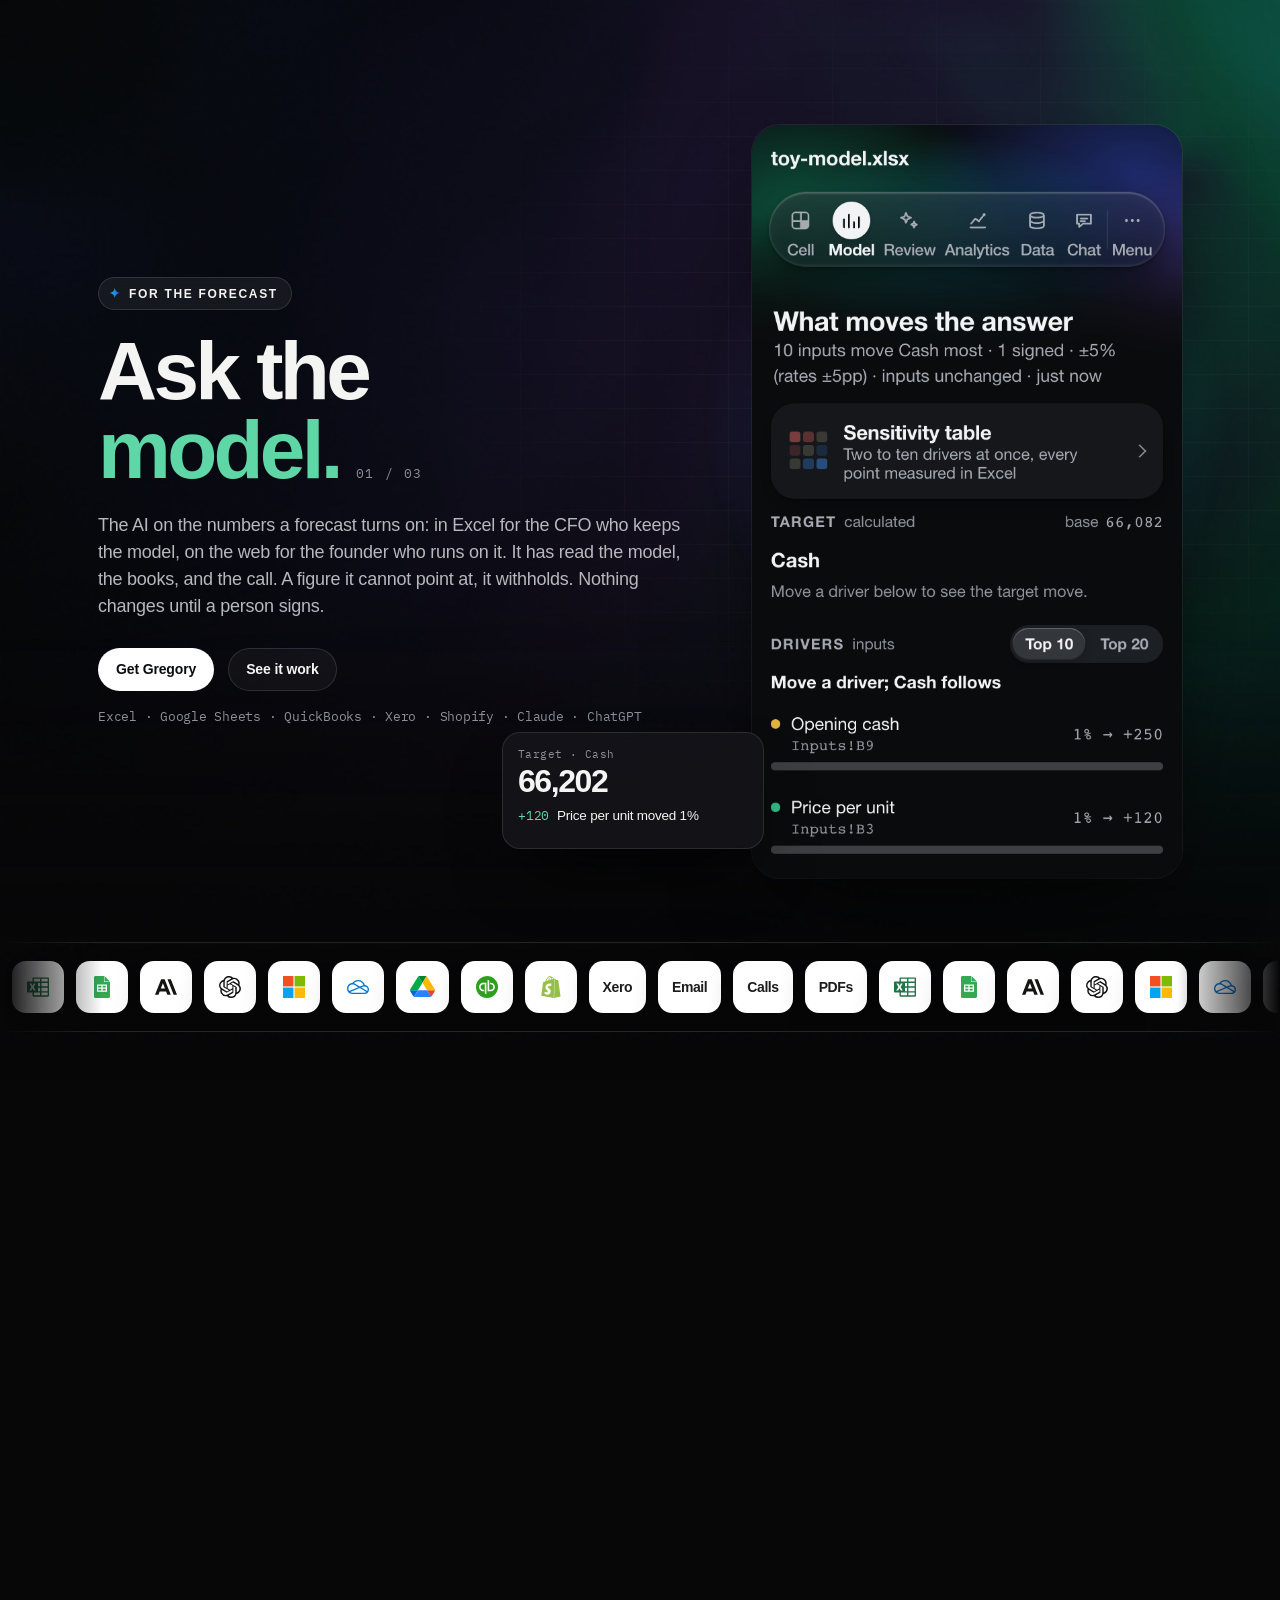
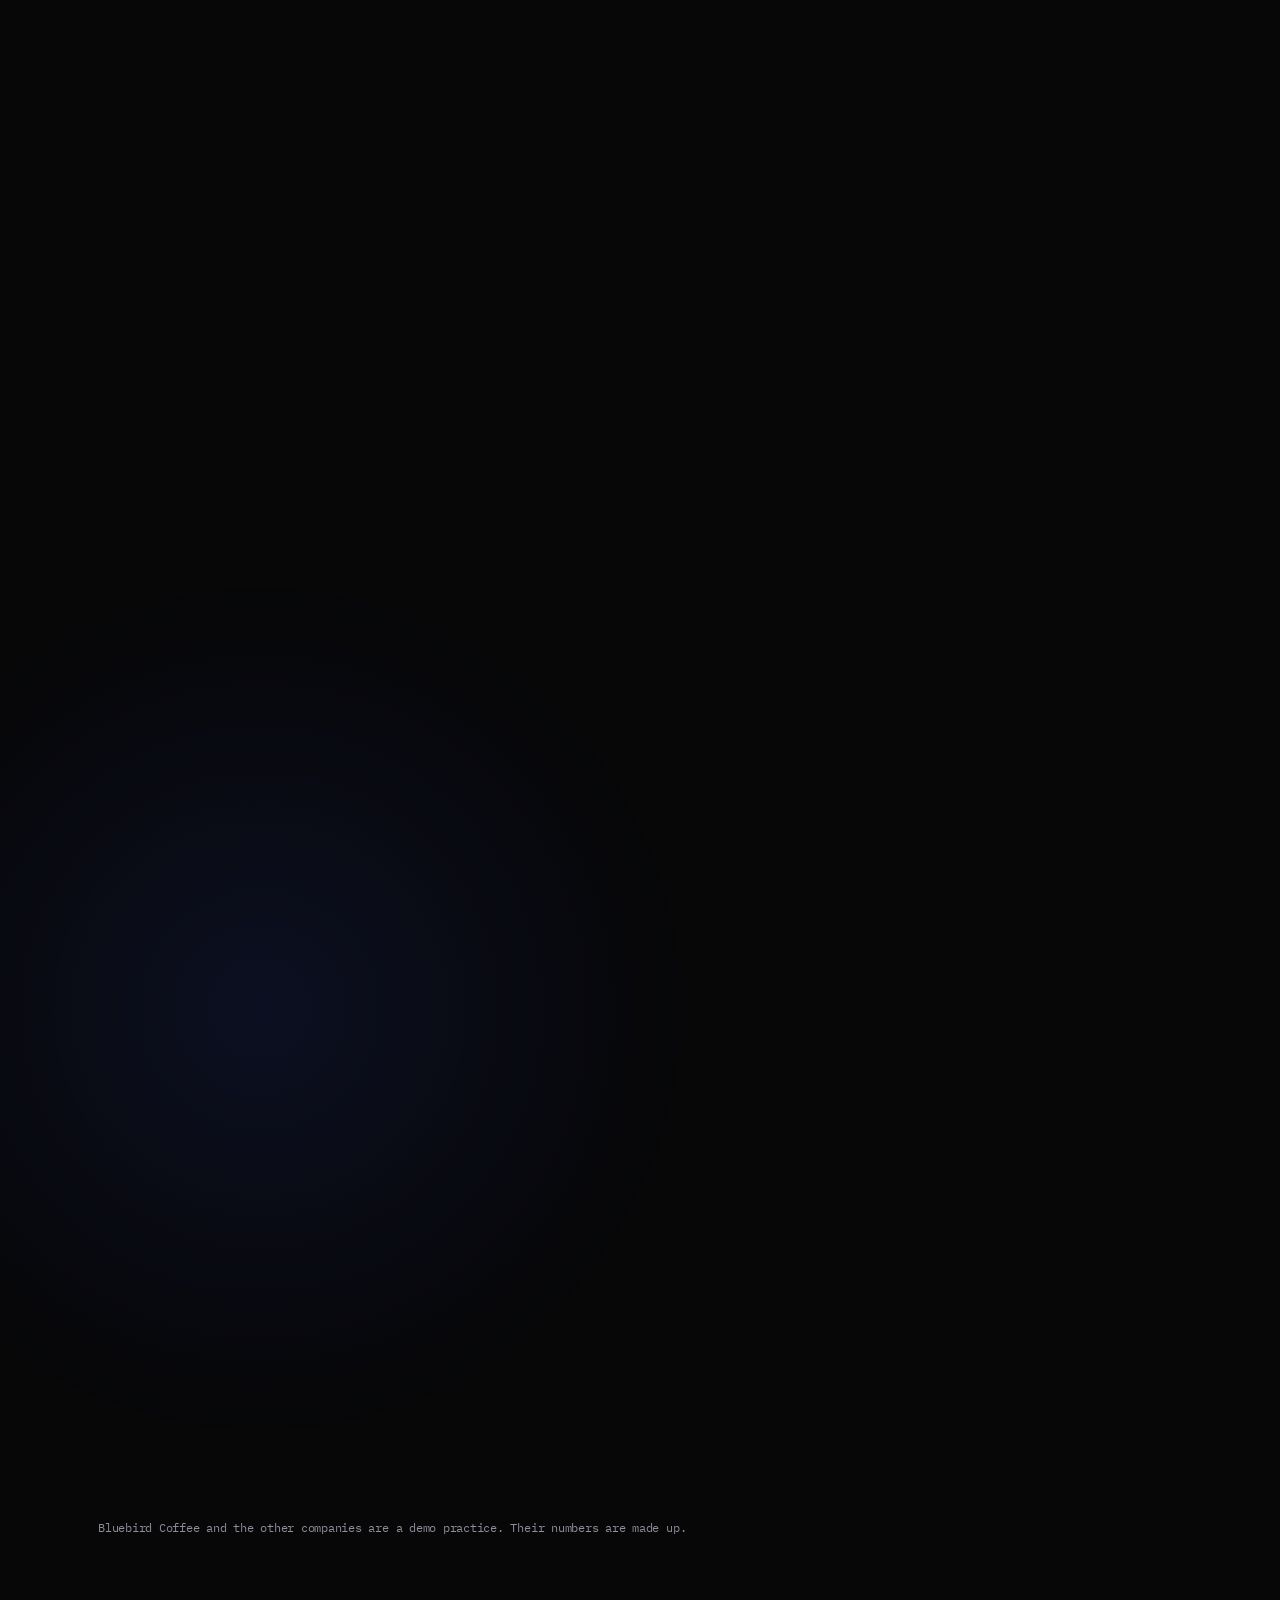
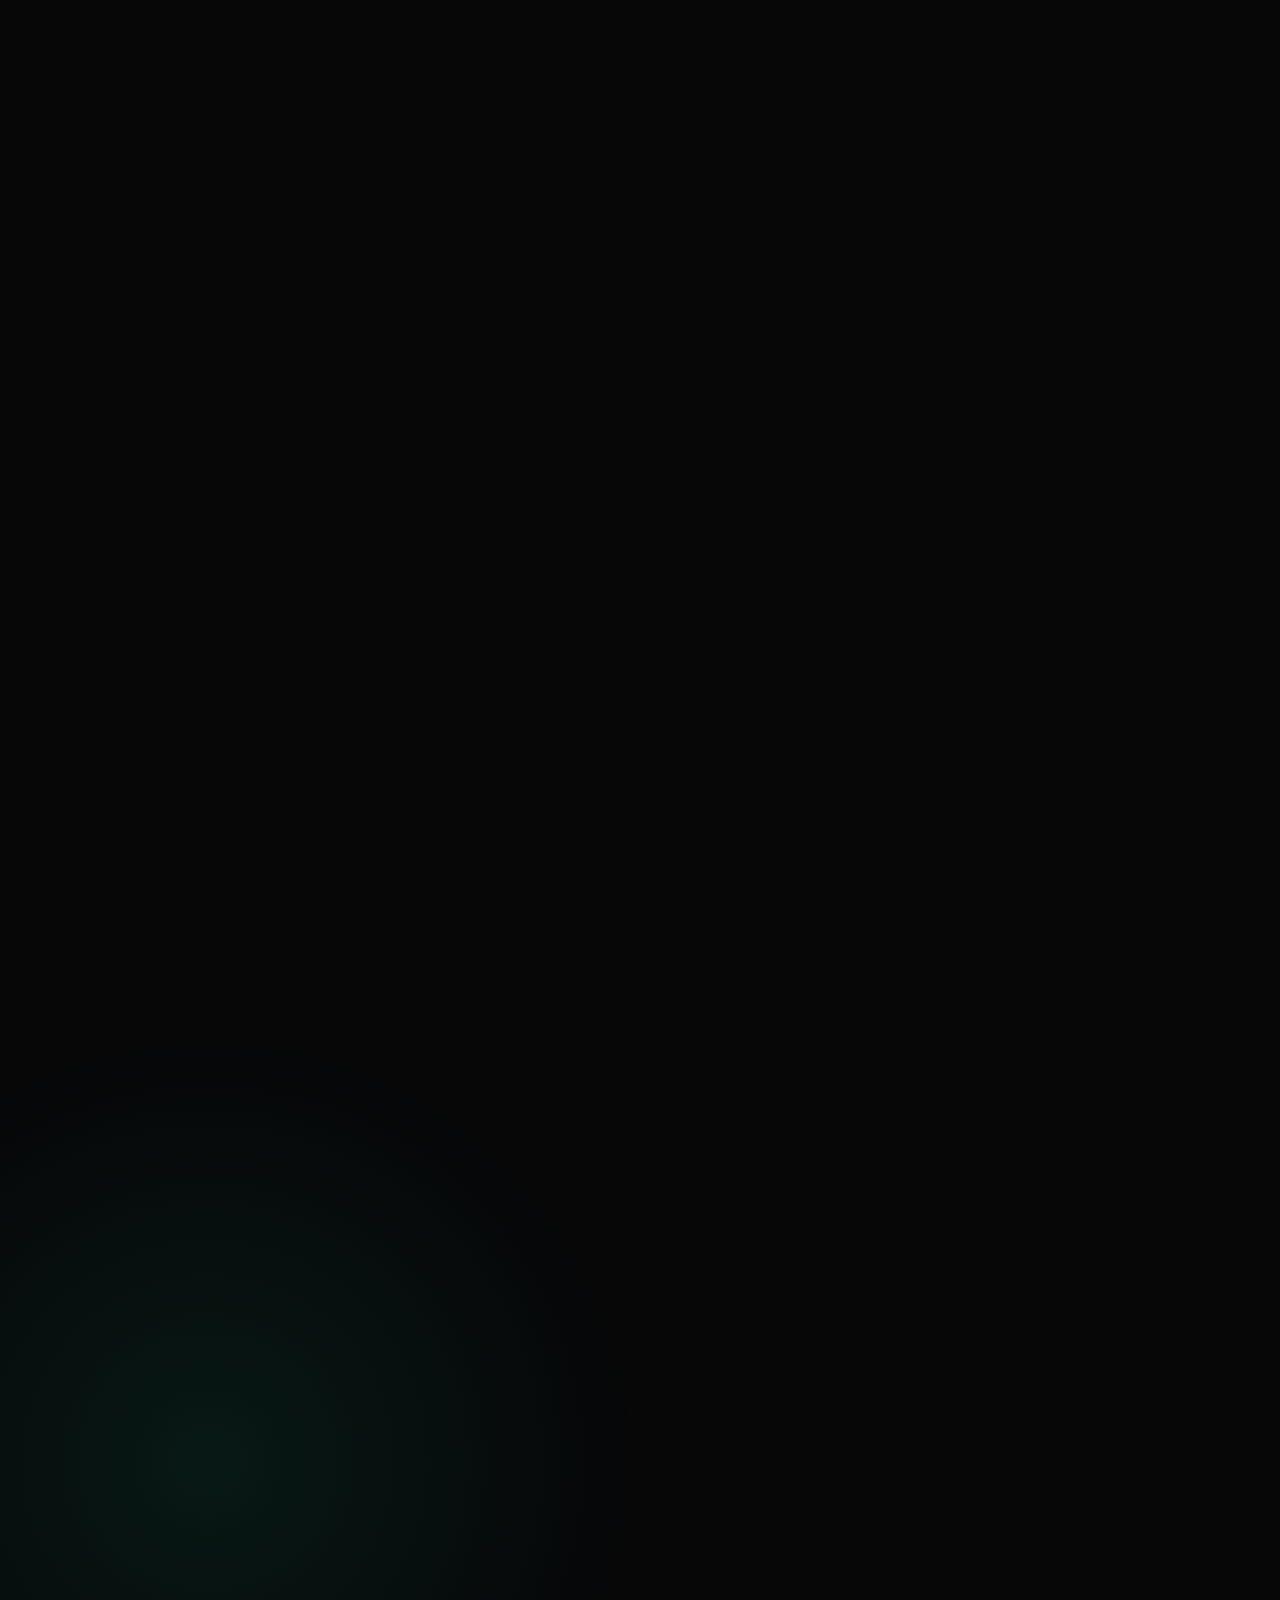
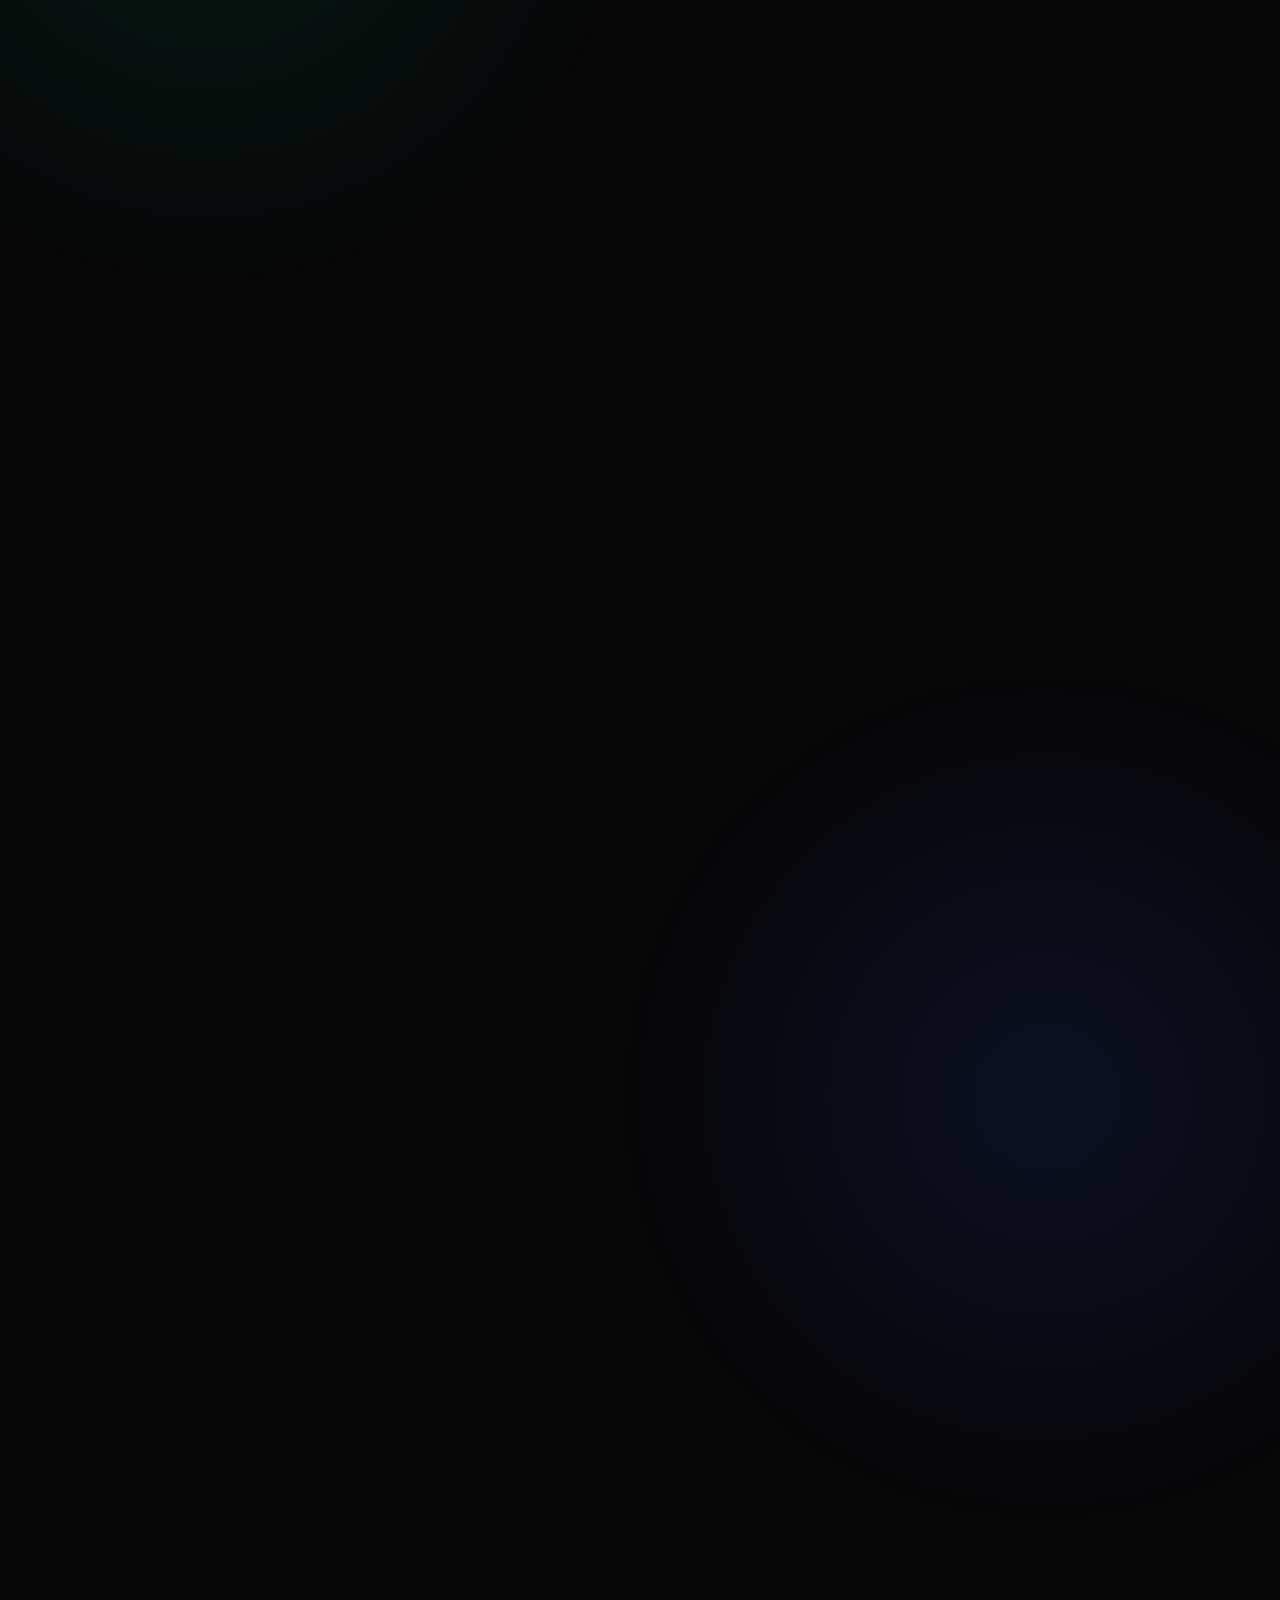
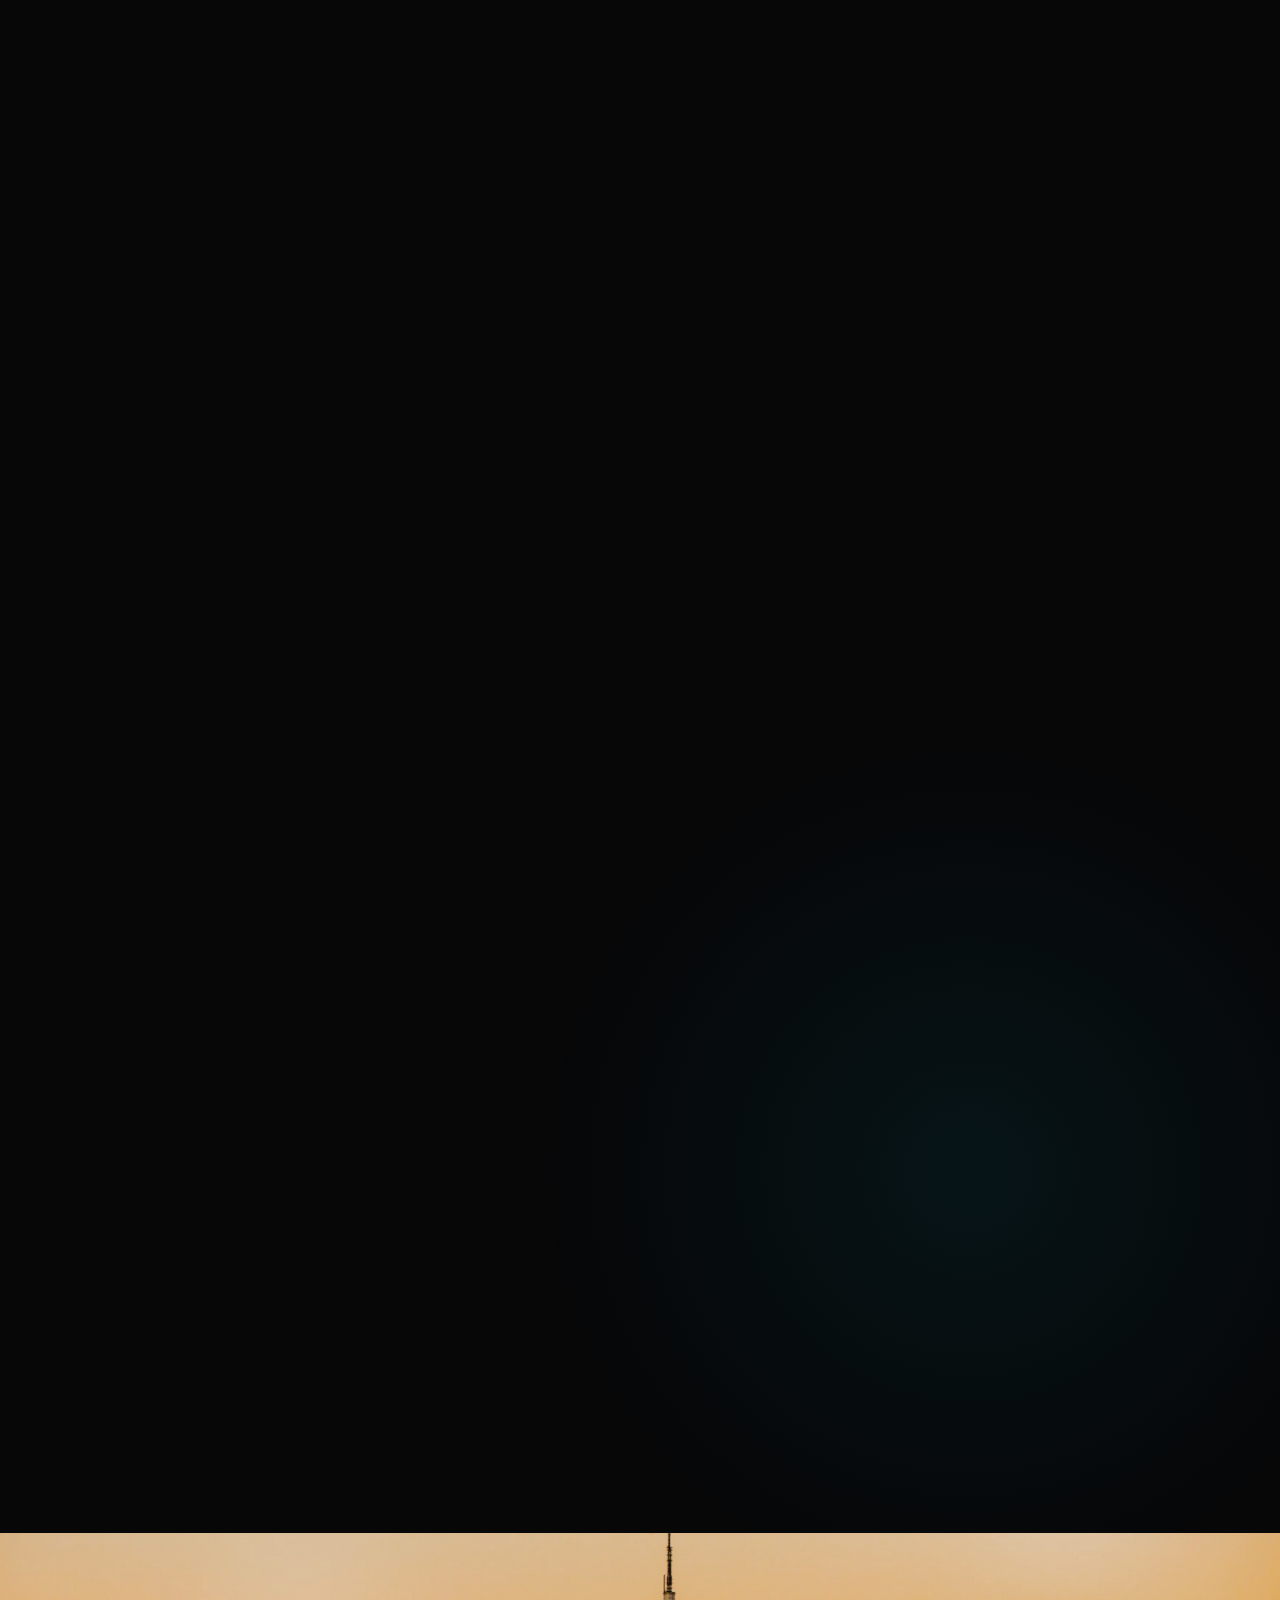
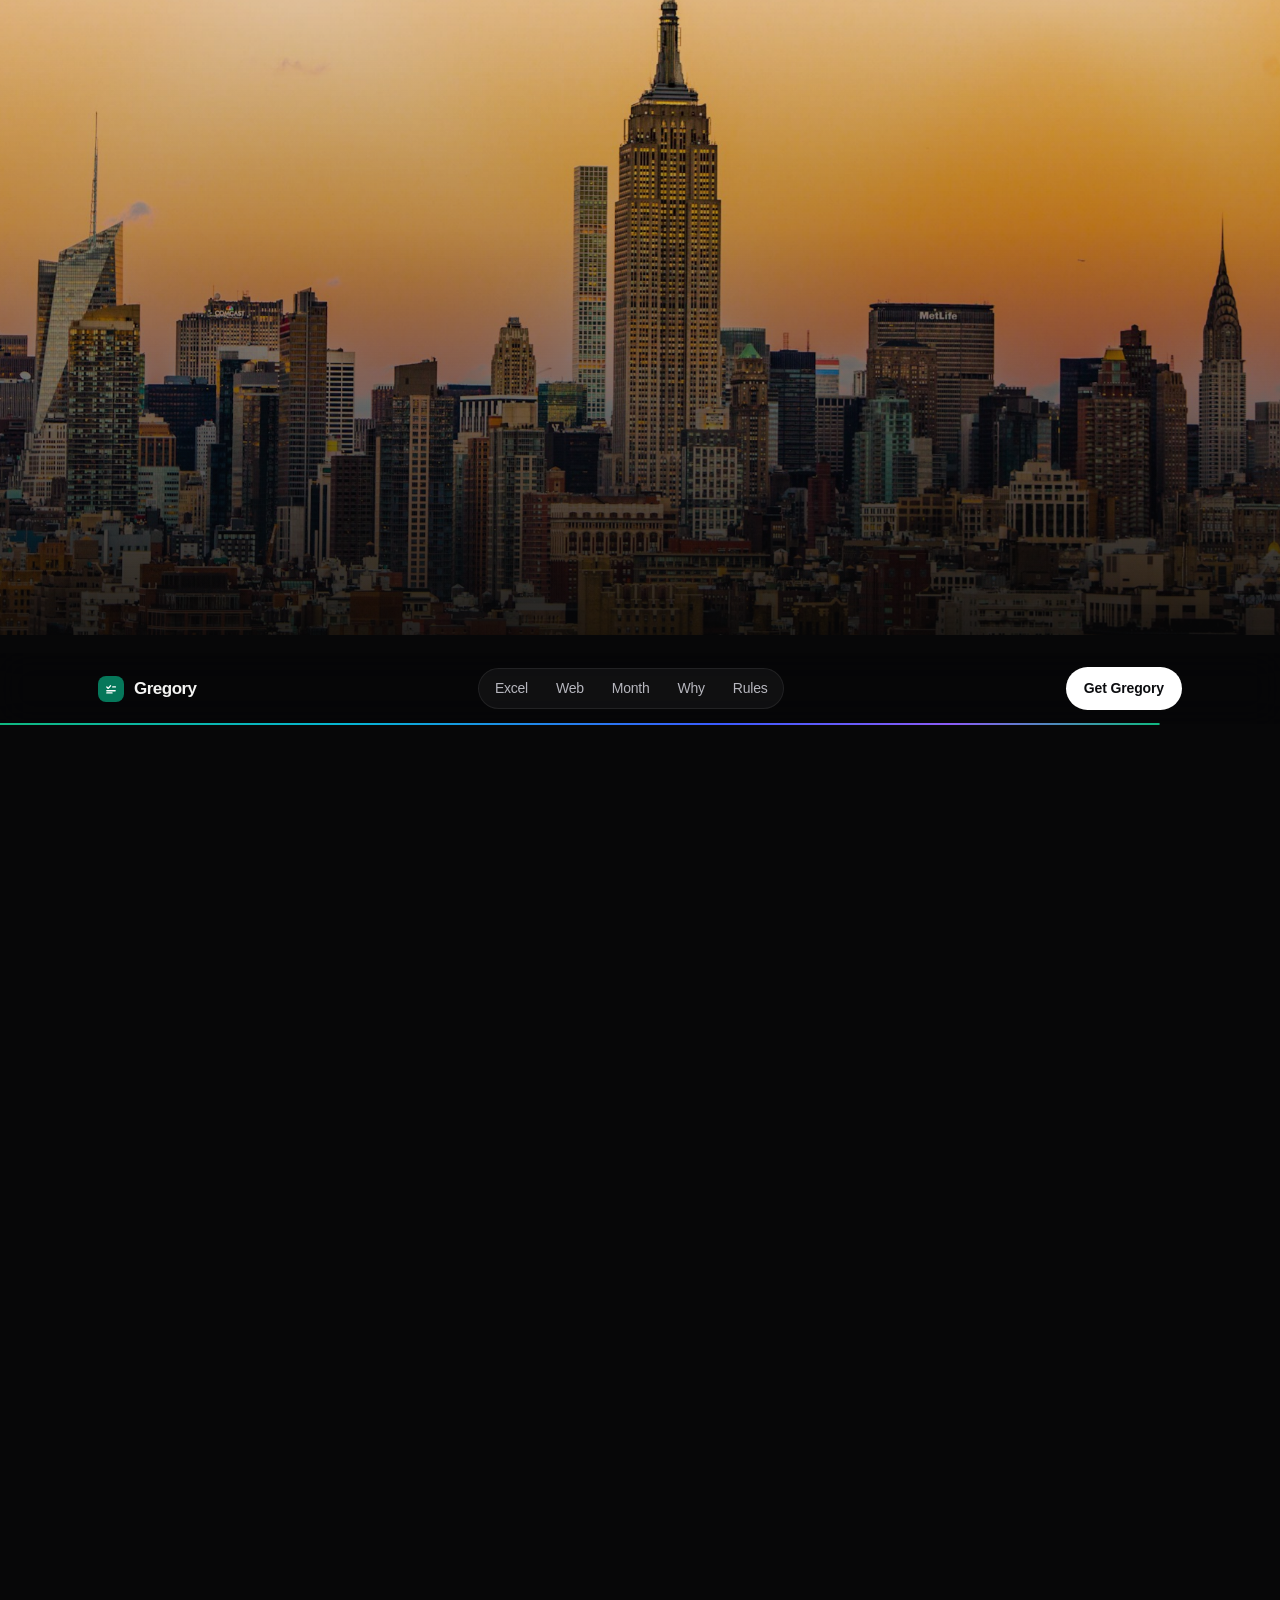
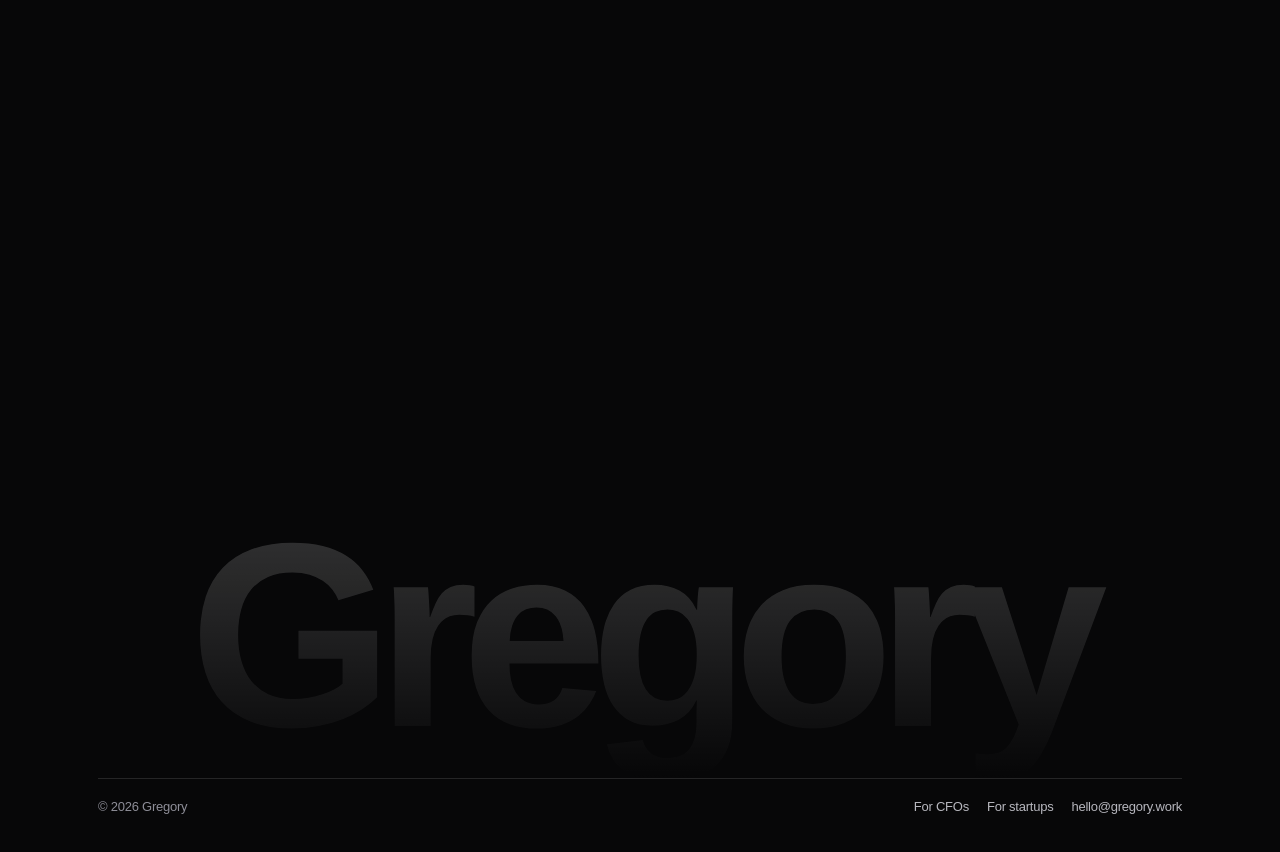
==== commit ba8a235b: "Fold the two doors into one page: the record in Excel for the CFO and on the web for the founder [sk" ====
--- a/cfos/index.html
+++ b/cfos/index.html
@@ -2,405 +2,12 @@
 <html lang="en">
 <head>
 <meta charset="utf-8">
-<meta name="viewport" content="width=device-width, initial-scale=1">
-<title>Gregory for CFOs — the AI on the cell</title>
-<meta name="description" content="Gregory for fractional CFOs: the AI in Excel, on the number a forecast turns on. It has read the file, the call, and what is signed. Each client’s month arrives on its own. You sign. It never writes the cell itself.">
-<meta property="og:title" content="Gregory for CFOs — the AI on the cell">
-<meta property="og:description" content="Gregory for fractional CFOs: the AI in Excel, on the number a forecast turns on. It has read the file, the call, and what is signed. Each client’s month arrives on its own. You sign. It never writes the cell itself.">
-<meta property="og:url" content="https://gregory.work/cfos/">
-<meta property="og:type" content="website">
-<meta name="theme-color" content="#070708">
-<link rel="icon" href="data:image/svg+xml,%3Csvg xmlns='http://www.w3.org/2000/svg' viewBox='0 0 32 32'%3E%3Crect width='32' height='32' rx='9' fill='%2306775a'/%3E%3Cpath d='M8.2 12.6 10.6 15l4.2-4.6' fill='none' stroke='%23fff' stroke-width='1.8' stroke-linecap='round' stroke-linejoin='round'/%3E%3Cpath d='M17.4 12.2h6.2M8.2 17.6h15.2M8.2 21.2h9.4' fill='none' stroke='%23fff' stroke-width='1.8' stroke-linecap='round'/%3E%3C/svg%3E">
-<link rel="preconnect" href="https://fonts.googleapis.com">
-<link rel="preconnect" href="https://fonts.gstatic.com" crossorigin>
-<link rel="stylesheet" href="https://fonts.googleapis.com/css2?family=IBM+Plex+Mono:wght@400;500&display=swap">
-<script>
-/* Motion is opt-in: without script, or under reduced motion, every section is simply there. */
-if (!window.matchMedia("(prefers-reduced-motion: reduce)").matches) document.documentElement.classList.add("motion");
-</script>
-<link rel="stylesheet" href="/site.css">
+<title>Gregory for CFOs</title>
+<meta name="robots" content="noindex">
+<link rel="canonical" href="https://gregory.work/#for-cfos">
+<meta http-equiv="refresh" content="0; url=/#for-cfos">
 </head>
 <body>
-<a class="skip" href="#main">Skip to content</a>
-<div class="sky" id="sky" aria-hidden="true">
-  <div class="field"><span class="a"></span><span class="b"></span><span class="c"></span><span class="d"></span></div>
-  <canvas id="aurora"></canvas>
-</div>
-<header id="top">
-  <div class="wrap nav">
-    <a class="brand" href="/">
-      <span class="mark" aria-hidden="true">
-        <svg width="14" height="14" viewBox="0 0 20 20" fill="none" stroke="currentColor" stroke-width="1.8" stroke-linecap="round" stroke-linejoin="round"><path d="M4 7.2 6 9.2l3.4-3.8"/><path d="M12.4 7h4M4 12.5h12M4 15.6h7.5"/></svg>
-      </span>
-      Gregory
-    </a>
-    <nav class="links" aria-label="Sections">
-      <a href="#work">Work</a>
-      <a href="#web">Web</a>
-      <a href="#why">Why</a>
-      <a href="#month">Month</a>
-      <a href="#connect">Connect</a>
-      <a href="#rules">Rules</a>
-    </nav>
-    <a class="btn" href="#contact">Get Gregory</a>
-  </div>
-  <div class="progress" aria-hidden="true"><span id="progress"></span></div>
-</header>
-<main id="main">
-  <div class="wrap hero">
-    <div>
-      <p class="badge"><span class="spark" aria-hidden="true">✦</span>For fractional CFOs</p>
-      <h1>
-        <span>Ask the</span>
-        <span class="cycle-row">
-          <span class="cycle-slot"><em id="cycle-word">model</em><span class="period">.</span></span>
-          <small class="cycle-index" id="cycle-index">01 / 03</small>
-        </span>
-      </h1>
-      <p class="lede">Stop chasing sources. Gregory sits in Excel on the number a forecast actually turns on. It has read the file, the call, and what is signed, and each client’s month arrives on its own. A figure it cannot point at, it withholds. You sign. It never writes the cell itself.</p>
-      <div class="actions">
-        <a class="btn" href="#contact">Get Gregory</a>
-        <a class="btn ghost" href="#work">See it work</a>
-      </div>
-      <p class="mono">Excel · Google Sheets · Claude · ChatGPT</p>
-    </div>
-    <div class="stage demo" id="stage">
-      <div class="halo" aria-hidden="true"></div>
-      <div class="tilt">
-        <div class="stack" id="stack">
-          <img class="shot on" data-shot="model" src="/media/model.png" alt="The Excel pane on Model: what moves the answer, the drivers under Cash.">
-          <img class="shot" data-shot="cell" src="/media/cell.png" alt="The Excel pane on a signed cell: price per unit, its source, Ask Gregory.">
-          <img class="shot" data-shot="call" src="/media/sign.png" alt="An unsigned cell: Fill with Gregory, then Sign.">
-        </div>
-      </div>
-      <div class="chips" aria-hidden="true">
-        <div class="chip on" data-for="model">
-          <p class="chip-k">Target · Cash</p>
-          <p class="chip-big" id="tick">66,202</p>
-          <p class="chip-line"><span class="up">+120</span>Price per unit moved 1%</p>
-        </div>
-        <div class="chip" data-for="cell">
-          <p class="chip-k">Inputs!B3 · Price per unit</p>
-          <p class="chip-line"><span class="dot ok"></span><b>Signed</b> · Toy price list · 5 Oct 2026</p>
-          <p class="chip-m">7f3a91c2e04b</p>
-        </div>
-        <div class="chip" data-for="call">
-          <p class="chip-k"><span class="spark">✦</span>Fill with Gregory</p>
-          <p class="chip-q">“Landed cost comes in at <mark>2.10</mark> a unit.”</p>
-          <p class="chip-m">From the call, word for word.</p>
-        </div>
-      </div>
-    </div>
-  </div>
-  <div class="marquee demo" aria-hidden="true">
-    <div class="track" id="track">
-      <span><img src="/media/logos/microsoftexcel.svg" alt="Excel"></span>
-      <span><img src="/media/logos/googlesheets.svg" alt="Google Sheets"></span>
-      <span><img src="/media/logos/anthropic.svg" alt="Claude"></span>
-      <span><img src="/media/logos/openai.svg" alt="ChatGPT"></span>
-      <span><img src="/media/logos/microsoft.svg" alt="Microsoft 365"></span>
-      <span><img src="/media/logos/microsoftonedrive.svg" alt="OneDrive"></span>
-      <span><img src="/media/logos/googledrive-color.svg" alt="Google Drive"></span>
-      <span class="word">Email</span>
-      <span class="word">Calls</span>
-      <span class="word">PDFs</span>
-    </div>
-  </div>
-  <section id="work">
-    <div class="wrap show">
-      <div class="show-stage reveal" style="--d:2">
-        <div class="show-shots" id="show-shots" role="tabpanel" aria-label="The Excel pane">
-          <img class="on" src="/media/model.png" alt="What moves the answer, with the drivers under Cash.">
-          <img src="/media/table.png" alt="A sensitivity table: opening cash against price per unit, Cash at every point, coloured by how far it moved." loading="lazy">
-          <img src="/media/run.png" alt="After a run in Excel: Cash at 68,582, up 3.8%, and the drivers ranked." loading="lazy">
-          <img src="/media/cell.png" alt="A signed cell, price per unit, with its source." loading="lazy">
-          <img src="/media/sign.png" alt="An unsigned cell, with Fill with Gregory and Sign." loading="lazy">
-          <img src="/media/review.png" alt="Review: one note from Gregory, and what is worth checking." loading="lazy">
-          <img src="/media/chat.png" alt="Chat about a finding: a question, Gregory's answer, the cell unchanged." loading="lazy">
-          <img src="/media/month.png" alt="The month in the pane: August from QuickBooks, the totals tie, the CFO's rule, Run the rule now and Revoke." loading="lazy">
-        </div>
-        <p class="show-cap" id="show-cap" aria-hidden="true">The inputs that move Cash, and how far.</p>
-      </div>
-      <div class="show-copy">
-        <p class="kicker reveal"><span class="ix">01</span>The pane</p>
-        <h2 class="reveal" style="--d:1">Shot in the app.</h2>
-        <p class="intro reveal" style="--d:2">The Excel pane, on a toy model: what moves the answer, the table, the cell, the signature, Review, Chat, and the month.</p>
-        <div class="show-list reveal demo" style="--d:3" id="show-list" role="tablist" aria-label="Screens in the pane">
-          <button type="button" role="tab" aria-selected="true" class="on" aria-controls="show-shots"><span class="show-t">What moves the answer</span><span class="show-d"><span>The inputs that move Cash, and how far.</span></span><span class="show-bar" aria-hidden="true"></span></button>
-          <button type="button" role="tab" aria-selected="false" tabindex="-1" aria-controls="show-shots"><span class="show-t">The table</span><span class="show-d"><span>Opening cash against price. Cash at every point.</span></span><span class="show-bar" aria-hidden="true"></span></button>
-          <button type="button" role="tab" aria-selected="false" tabindex="-1" aria-controls="show-shots"><span class="show-t">After a run</span><span class="show-d"><span>Every driver put back. Cash moved 3.8%.</span></span><span class="show-bar" aria-hidden="true"></span></button>
-          <button type="button" role="tab" aria-selected="false" tabindex="-1" aria-controls="show-shots"><span class="show-t">The cell</span><span class="show-d"><span>Signed, with the source, and Ask Gregory.</span></span><span class="show-bar" aria-hidden="true"></span></button>
-          <button type="button" role="tab" aria-selected="false" tabindex="-1" aria-controls="show-shots"><span class="show-t">You sign</span><span class="show-d"><span>Fill with Gregory drafts the source. You still sign.</span></span><span class="show-bar" aria-hidden="true"></span></button>
-          <button type="button" role="tab" aria-selected="false" tabindex="-1" aria-controls="show-shots"><span class="show-t">Review</span><span class="show-d"><span>One note open. What is worth checking.</span></span><span class="show-bar" aria-hidden="true"></span></button>
-          <button type="button" role="tab" aria-selected="false" tabindex="-1" aria-controls="show-shots"><span class="show-t">Chat</span><span class="show-d"><span>Ask about the finding. The cell is not changed.</span></span><span class="show-bar" aria-hidden="true"></span></button>
-          <button type="button" role="tab" aria-selected="false" tabindex="-1" aria-controls="show-shots"><span class="show-t">The month</span><span class="show-d"><span>QuickBooks read, the totals tie, your rule ran.</span></span><span class="show-bar" aria-hidden="true"></span></button>
-        </div>
-      </div>
-    </div>
-  </section>
-  <section id="web" class="glow">
-    <div class="wrap">
-      <p class="kicker reveal"><span class="ix">02</span>On the web</p>
-      <h2 class="reveal" style="--d:1">Every client, without opening Excel.</h2>
-      <p class="intro reveal" style="--d:2">The web app draws each client’s model: actual, forecast and budget, month by month, and the faint line of what you signed. Shape a view, then make it a package.</p>
-      <figure class="term browser reveal" style="--d:3">
-        <div class="term-bar" aria-hidden="true"><i></i><i></i><i></i><span>Gregory · Bluebird Coffee · Analytics</span></div>
-        <img src="/media/web/charts.webp" width="1800" height="1035" loading="lazy" alt="Analytics on the web: net revenue, gross profit, margin, EBITDA and cash, actual against forecast and budget, with the line signed on 4 October.">
-      </figure>
-      <p class="shot-note">Bluebird Coffee is a demo company. Its numbers are made up.</p>
-    </div>
-  </section>
-  <section id="why" class="glow">
-    <div class="wrap">
-      <p class="kicker reveal"><span class="ix">03</span>Why it stays</p>
-      <h2 class="reveal" style="--d:1">Why it stays open.</h2>
-      <p class="intro reveal" style="--d:2">The book stays yours. A number without a source does not land.</p>
-      <div class="bento">
-        <article class="tile w7 reveal">
-          <div class="viz viz-sheet demo" aria-hidden="true">
-            <div class="sheet">
-              <div class="r h"><span></span><span>A</span><span class="on">B</span><span>C</span></div>
-              <div class="r"><span>2</span><span class="t">Input</span><span class="t n">Value</span><span></span></div>
-              <div class="r cur"><span>3</span><span>Price per unit</span><span class="n sel">4.99</span><span></span></div>
-              <div class="r"><span>4</span><span>Landed cost per unit</span><span class="n">2.1</span><span></span></div>
-              <div class="r"><span>5</span><span>Trade rate</span><span class="n">12.0%</span><span></span></div>
-            </div>
-            <div class="bubble q"><span class="spark">✦</span><span class="typed">Why 4.99?</span></div>
-            <div class="bubble a">The toy price list.<span class="sig"><span class="dot ok"></span>Signed 2 Oct</span></div>
-          </div>
-          <h3>On the cell you have open.</h3>
-          <p>Ask there. The answer is the file, the call, or what was signed. It does not take you to another model.</p>
-        </article>
-        <article class="tile w5 reveal" style="--d:1">
-          <div class="viz viz-quote demo" aria-hidden="true">
-            <div class="prop">
-              <div class="prop-k">From the call · 2 Oct</div>
-              <div class="prop-q">“Landed cost comes in at <mark>2.10</mark> a unit.”</div>
-              <div class="prop-line"><span>Landed cost per unit</span><b class="val got">2.1</b><span class="tag ok">quoted</span></div>
-            </div>
-            <div class="prop gap">
-              <div class="prop-line"><span>Doors</span><b class="val none"></b><span class="tag wait">no source</span></div>
-              <div class="prop-note">Flagged as a gap. No number is proposed.</div>
-            </div>
-          </div>
-          <h3>No source, no number.</h3>
-          <p>A figure it cannot point at, it withholds. The gap stays a gap.</p>
-        </article>
-        <article class="tile w5 reveal">
-          <div class="viz viz-sign demo" aria-hidden="true">
-            <div class="vs-addr">Inputs!B4</div>
-            <div class="vs-name">Landed cost per unit</div>
-            <div class="vs-num">2.1</div>
-            <div class="status">
-              <span class="st un"><span class="st-l"><span class="dot wait"></span><b>Unsigned</b></span><span class="st-s">Nobody stands behind this yet.</span></span>
-              <span class="st ok"><span class="st-l"><span class="dot ok"></span><b>Signed</b> · From the call · 2 Oct 2026</span><span class="st-s"><code>c41e08b97d25</code></span></span>
-            </div>
-            <div class="acts">
-              <span class="pill fill"><span class="spark">✦</span>Fill with Gregory</span>
-              <span class="pill sign">Sign<svg class="cursor" viewBox="0 0 24 24"><path d="M5 3l14 8-6.2 1.6L10 19z" fill="#fff" stroke="#0c0d10" stroke-width="1.4" stroke-linejoin="round"/></svg></span>
-            </div>
-          </div>
-          <h3>You still sign.</h3>
-          <p>Fill can draft where a number came from. The cell changes only when a person decides.</p>
-        </article>
-        <div class="tile w7 scores reveal" style="--d:1">
-          <div><strong>0</strong><span>Writes without you. Nothing applies on its own.</span></div>
-          <div><strong>1</strong><span>Path that can change the workbook. It runs through the gate.</span></div>
-          <div><strong>A quote</strong><span>Or the number does not land. Word for word, from the source.</span></div>
-        </div>
-      </div>
-    </div>
-  </section>
-  <section id="month">
-    <div class="wrap">
-      <p class="kicker reveal"><span class="ix">04</span>The month</p>
-      <h2 class="reveal" style="--d:1">The month comes to you.</h2>
-      <p class="intro reveal" style="--d:2">Connect a client’s QuickBooks, Xero or Shopify once. On the pull day you set, Gregory reads one report from each and lines the actuals up against the rows they belong to.</p>
-      <div class="month-wrap">
-        <figure class="term browser reveal" style="--d:2">
-          <div class="term-bar" aria-hidden="true"><i></i><i></i><i></i><span>Gregory · Bluebird Coffee · This month</span></div>
-          <img src="/media/web/month.webp" width="1130" height="494" loading="lazy" alt="This month: the QuickBooks pull for September, eight lines matched, none ambiguous, eight rows waiting.">
-        </figure>
-        <div class="reveal" style="--d:3">
-          <article class="rule"><span class="rule-n">01</span><h3><svg class="ck" viewBox="0 0 20 20" width="18" height="18" aria-hidden="true"><circle cx="10" cy="10" r="8.2" fill="none" stroke="currentColor" stroke-opacity=".35"/><path d="M6.4 10.2 8.8 12.6 13.8 7.4" fill="none" stroke="currentColor" stroke-width="1.8" stroke-linecap="round" stroke-linejoin="round"/></svg>One report a month, from each source.</h3><p>Read straight from the vendor on each client’s pull day, matched to the rows it sums into. No warehouse, no export to chase.</p></article>
-          <article class="rule"><span class="rule-n">02</span><h3><svg class="ck" viewBox="0 0 20 20" width="18" height="18" aria-hidden="true"><circle cx="10" cy="10" r="8.2" fill="none" stroke="currentColor" stroke-opacity=".35"/><path d="M6.4 10.2 8.8 12.6 13.8 7.4" fill="none" stroke="currentColor" stroke-width="1.8" stroke-linecap="round" stroke-linejoin="round"/></svg>Written only under a rule you signed.</h3><p>Sign a rule once per source and the month applies on its own, through the same gate as every other change. Without one, it waits for you. A file on a desktop always waits.</p></article>
-          <article class="rule"><span class="rule-n">03</span><h3><svg class="ck" viewBox="0 0 20 20" width="18" height="18" aria-hidden="true"><circle cx="10" cy="10" r="8.2" fill="none" stroke="currentColor" stroke-opacity=".35"/><path d="M6.4 10.2 8.8 12.6 13.8 7.4" fill="none" stroke="currentColor" stroke-width="1.8" stroke-linecap="round" stroke-linejoin="round"/></svg>What moved, and one way back.</h3><p>Each month says what was pulled, what was written, and what still waits. Reverse this month puts the prior numbers back, through the gate.</p></article>
-        </div>
-      </div>
-    </div>
-  </section>
-  <section id="connect" class="glow">
-    <div class="wrap">
-      <p class="kicker reveal"><span class="ix">05</span>Connected</p>
-      <h2 class="reveal" style="--d:1">Ask from the tools you already open.</h2>
-      <p class="intro reveal" style="--d:2">The names are the places the work already lives. Gregory connects where a signature has to travel.</p>
-      <div class="flow reveal demo" id="flow" aria-hidden="true">
-        <svg class="flow-svg" id="flow-svg"></svg>
-        <div class="flow-col flow-in">
-          <p class="flow-cap">The sources</p>
-          <span class="node src" data-node="src">Calls</span>
-          <span class="node src" data-node="src">Email</span>
-          <span class="node src" data-node="src">Contracts</span>
-          <span class="node src" data-node="src">PDFs</span>
-          <span class="node src" data-node="src">Data sources</span>
-        </div>
-        <span class="flow-tag tag-in">a quote</span>
-        <div class="flow-mid">
-          <span class="node ai ai1" data-node="claude"><span class="lg"><img src="/media/logos/anthropic.svg" alt=""></span><span class="nm">Claude</span></span>
-          <span class="node ai ai2" data-node="chatgpt"><span class="lg"><img src="/media/logos/openai.svg" alt=""></span><span class="nm">ChatGPT</span></span>
-          <span class="flow-tag tag-ai">read · draft · propose</span>
-          <div class="gate" data-node="gate">
-            <span class="mark"><svg width="24" height="24" viewBox="0 0 20 20" fill="none" stroke="currentColor" stroke-width="1.8" stroke-linecap="round" stroke-linejoin="round"><path d="M4 7.2 6 9.2l3.4-3.8"/><path d="M12.4 7h4M4 12.5h12M4 15.6h7.5"/></svg></span>
-            <b>Gregory</b>
-            <small>the signed record</small>
-          </div>
-        </div>
-        <span class="flow-tag tag-out">you decide</span>
-        <div class="flow-col flow-out">
-          <p class="flow-cap">The workbook</p>
-          <span class="node book" data-node="excel"><span class="lg"><img src="/media/logos/microsoftexcel.svg" alt=""></span><span class="nt">Excel<small>OneDrive · Microsoft 365</small></span></span>
-          <span class="node book" data-node="sheets"><span class="lg"><img src="/media/logos/googlesheets.svg" alt=""></span><span class="nt">Google Sheets<small>Google Drive</small></span></span>
-        </div>
-      </div>
-      <div class="connects">
-        <article class="reveal" data-node="claude">
-          <div class="head"><div class="logo"><img src="/media/logos/anthropic.svg" alt=""></div><h3>Claude</h3></div>
-          <p>Paste Gregory in as a connector. It reads what is signed, drafts, and proposes. It never approves, signs, or writes the workbook.</p>
-        </article>
-        <article class="reveal" style="--d:1" data-node="chatgpt">
-          <div class="head"><div class="logo"><img src="/media/logos/openai.svg" alt=""></div><h3>ChatGPT</h3></div>
-          <p>The same door. ChatGPT asks before anything is written into Gregory. The number in the file still waits for you.</p>
-        </article>
-        <article class="reveal" style="--d:2" data-node="excel">
-          <div class="head"><div class="logo"><img src="/media/logos/microsoft.svg" alt=""></div><h3>Microsoft 365</h3></div>
-          <p>Excel is the daily surface. A connected account opens the spreadsheets in OneDrive — your files, a folder, a search.</p>
-        </article>
-        <article class="reveal" data-node="sheets">
-          <div class="head"><div class="logo"><img src="/media/logos/googledrive-color.svg" alt=""></div><h3>Google Drive</h3></div>
-          <p>Choose a Sheet in Drive, or the files already picked for that client. Sheets in, Sheets out. Gregory never converts the file.</p>
-        </article>
-        <article class="reveal" style="--d:1" data-node="excel">
-          <div class="head"><div class="logo"><img src="/media/logos/microsoftexcel.svg" alt=""></div><h3>Excel</h3></div>
-          <p>The book you already run. Reads, proposes, writes back only through the gate.</p>
-        </article>
-        <article class="reveal" style="--d:2" data-node="src">
-          <div class="head"><div class="logo glyph" aria-hidden="true"><svg viewBox="0 0 20 20" width="20" height="20" fill="none" stroke="currentColor" stroke-width="1.6" stroke-linecap="round" stroke-linejoin="round"><path d="M5 2.8h6.6L15 6.2v11H5z"/><path d="M11.4 2.8v3.6H15M7.6 10h4.8M7.6 13h3.4"/></svg></div><h3>The sources</h3></div>
-          <p>Calls, email, contracts, PDFs, exports, bank statements, chat, your notes. A proposed number has to point at the words it came from.</p>
-        </article>
-      </div>
-      <div class="data">
-        <p class="kicker reveal">Data sources</p>
-        <h2 class="reveal" style="--d:1">Your data, connected.</h2>
-        <p class="intro reveal" style="--d:2">Accounting, commerce, distributors, sell-through and trade spend. Their reports are read into the month, and a number from them points at the report it came from.</p>
-        <ul class="data-grid reveal" style="--d:3">
-          <li><span class="data-logo"><img src="/media/logos/quickbooks.svg" alt=""><b>QuickBooks</b></span><span class="data-k">Accounting</span></li>
-          <li><span class="data-logo"><img src="/media/logos/shopify.svg" alt=""><b>Shopify</b></span><span class="data-k">Commerce</span></li>
-          <li><span class="data-logo"><img src="/media/logos/amazon.svg" alt=""><b>Amazon</b></span><span class="data-k">Marketplace</span></li>
-          <li><span class="data-logo"><img src="/media/logos/walmart.svg" alt="Walmart"></span><span class="data-k">Retail</span></li>
-          <li><span class="data-logo"><img src="/media/logos/kehe.png" alt=""><b>KeHE</b></span><span class="data-k">Distributor</span></li>
-          <li><span class="data-logo"><img src="/media/logos/unfi.svg" alt="UNFI"></span><span class="data-k">Distributor</span></li>
-          <li><span class="data-logo"><img src="/media/logos/spins.png" alt=""><b>SPINS</b></span><span class="data-k">Sell-through</span></li>
-          <li><span class="data-logo"><img src="/media/logos/crisp.png" alt=""><b>Crisp</b></span><span class="data-k">Retail data</span></li>
-          <li><span class="data-logo"><img src="/media/logos/confido-on-light.svg" alt="Confido"></span><span class="data-k">Trade spend</span></li>
-          <li><span class="data-logo"><img src="/media/logos/drivepoint.svg" alt="Drivepoint"></span><span class="data-k">Planning</span></li>
-        </ul>
-      </div>
-    </div>
-  </section>
-  <section id="rules" class="glow">
-    <div class="wrap">
-      <p class="kicker reveal"><span class="ix">06</span>Non-negotiables</p>
-      <h2 class="reveal" style="--d:1">Enforced in code.</h2>
-      <div class="rules-wrap">
-        <div class="rules">
-          <article class="rule reveal"><span class="rule-n">01</span><h3><svg class="ck" viewBox="0 0 20 20" width="18" height="18" aria-hidden="true"><circle cx="10" cy="10" r="8.2" fill="none" stroke="currentColor" stroke-opacity=".35"/><path d="M6.4 10.2 8.8 12.6 13.8 7.4" fill="none" stroke="currentColor" stroke-width="1.8" stroke-linecap="round" stroke-linejoin="round"/></svg>Nothing writes without approval.</h3><p>The only path that changes a workbook runs through changes a person decided. There is no auto-apply, and no way around the gate.</p></article>
-          <article class="rule reveal" style="--d:1"><span class="rule-n">02</span><h3><svg class="ck" viewBox="0 0 20 20" width="18" height="18" aria-hidden="true"><circle cx="10" cy="10" r="8.2" fill="none" stroke="currentColor" stroke-opacity=".35"/><path d="M6.4 10.2 8.8 12.6 13.8 7.4" fill="none" stroke="currentColor" stroke-width="1.8" stroke-linecap="round" stroke-linejoin="round"/></svg>The workbook stays yours.</h3><p>What Gregory leaves in the file uses native features — named ranges, notes, a hidden sheet. No macros, and no add-in required to open it.</p></article>
-          <article class="rule reveal" style="--d:2"><span class="rule-n">03</span><h3><svg class="ck" viewBox="0 0 20 20" width="18" height="18" aria-hidden="true"><circle cx="10" cy="10" r="8.2" fill="none" stroke="currentColor" stroke-opacity=".35"/><path d="M6.4 10.2 8.8 12.6 13.8 7.4" fill="none" stroke="currentColor" stroke-width="1.8" stroke-linecap="round" stroke-linejoin="round"/></svg>Excel in, Excel out. Sheets in, Sheets out.</h3><p>A model lives on one platform for its whole life. Gregory never converts the file into something the client cannot open.</p></article>
-          <article class="rule reveal" style="--d:3"><span class="rule-n">04</span><h3><svg class="ck" viewBox="0 0 20 20" width="18" height="18" aria-hidden="true"><circle cx="10" cy="10" r="8.2" fill="none" stroke="currentColor" stroke-opacity=".35"/><path d="M6.4 10.2 8.8 12.6 13.8 7.4" fill="none" stroke="currentColor" stroke-width="1.8" stroke-linecap="round" stroke-linejoin="round"/></svg>No number without a quote.</h3><p>A proposed value has to point at the source, word for word. What cannot be grounded is flagged as a gap. Approved changes reach the cell as the number you approved.</p></article>
-          <article class="rule reveal" style="--d:4"><span class="rule-n">05</span><h3><svg class="ck" viewBox="0 0 20 20" width="18" height="18" aria-hidden="true"><circle cx="10" cy="10" r="8.2" fill="none" stroke="currentColor" stroke-opacity=".35"/><path d="M6.4 10.2 8.8 12.6 13.8 7.4" fill="none" stroke="currentColor" stroke-width="1.8" stroke-linecap="round" stroke-linejoin="round"/></svg>Client data stays where the engagement allows.</h3><p>Per-engagement flags control cloud processing and AI use. Calls send the minimum text needed, and client values never appear in logs.</p></article>
-        </div>
-        <figure class="term reveal" style="--d:2">
-          <div class="term-bar" aria-hidden="true"><i></i><i></i><i></i><span>gregory · tests/architecture</span></div>
-          <div class="term-body">
-            <p class="tl cmd"><span class="pr" aria-hidden="true">$</span><span class="typed">pytest tests/architecture</span></p>
-            <p class="tl" style="--i:0"><span class="ok" aria-hidden="true">✓</span>test_gate_is_sole_constructor</p>
-            <p class="tl" style="--i:1"><span class="ok" aria-hidden="true">✓</span>test_core_is_pure</p>
-            <p class="tl" style="--i:2"><span class="ok" aria-hidden="true">✓</span>test_adapters_dont_decide</p>
-            <p class="tl" style="--i:3"><span class="ok" aria-hidden="true">✓</span>test_the_web_makes_no_decisions</p>
-            <p class="tl" style="--i:4"><span class="ok" aria-hidden="true">✓</span>test_the_sign_in_never_reaches_the_gate</p>
-            <p class="tl sum" style="--i:5"><span class="ok">passed</span>on every pull request and every push to main. A red run does not deploy.<span class="caret" aria-hidden="true"></span></p>
-          </div>
-        </figure>
-      </div>
-    </div>
-  </section>
-  <section id="who" class="live">
-    <article class="scene scene-wide">
-      <img class="place" src="/media/places/nyc.jpg" alt="Manhattan at dusk, the Empire State Building over the city.">
-      <div class="scene-shade"></div>
-      <div class="wrap">
-      <div class="scene-copy">
-        <p class="badge reveal"><span class="live-dot" aria-hidden="true"></span>Live</p>
-        <h2 class="reveal" style="--d:1">Gregory is live in the grid.</h2>
-        <p class="lede reveal" style="--d:2">Open it on your own clients’ files, or on the book a finance team already keeps. You sign. It never writes the cell itself.</p>
-        <div class="actions reveal" style="--d:3">
-          <a class="btn" href="#contact">Get Gregory</a>
-          <a class="btn ghost" href="mailto:hello@gregory.work">hello@gregory.work</a>
-        </div>
-        <p class="cross reveal" style="--d:4">Running a startup without a CFO? <a href="/startups/">Gregory for startups</a></p>
-      </div>
-      </div>
-    </article>
-  </section>
-  <section id="team" class="contact">
-    <div class="wrap">
-      <div class="built reveal">
-        <p class="built-k">Built by people from</p>
-        <ul class="built-row">
-          <li>MIT</li>
-          <li>USC</li>
-          <li>Goldman Sachs</li>
-          <li>Moelis</li>
-          <li>Soros Fund Management</li>
-        </ul>
-        <p class="built-y"><strong>20+</strong> years of experience, combined.</p>
-      </div>
-      <div class="contact-grid" id="contact">
-        <div class="contact-copy">
-          <p class="kicker reveal">Talk to us</p>
-          <h2 class="reveal" style="--d:1">We’ll get back to you.</h2>
-          <p class="intro reveal" style="--d:2">Tell us who you are and what you keep the numbers in. One of us writes back.</p>
-          <p class="cross reveal" style="--d:3">Or write to <a href="mailto:hello@gregory.work">hello@gregory.work</a></p>
-        </div>
-        <form class="contact-form reveal" style="--d:2" id="contact-form" data-to="hello@gregory.work" data-subject="Gregory for CFOs" novalidate>
-          <label class="f"><span>Name</span><input name="name" autocomplete="name" required></label>
-          <label class="f"><span>Work email</span><input type="email" name="email" autocomplete="email" required></label>
-          <label class="f"><span>Company</span><input name="company" autocomplete="organization"></label>
-          <label class="f"><span>I am</span><select name="role">
-            <option value="cfo" selected>A fractional CFO</option>
-            <option value="startup">A startup</option>
-            <option value="team">A finance team</option>
-            <option value="other">Something else</option>
-          </select></label>
-          <label class="f wide"><span>What should we know? <em>Optional</em></span><textarea name="note" rows="4"></textarea></label>
-          <div class="f wide send">
-            <button class="btn" type="submit">Send</button>
-            <p class="form-note" id="form-note" aria-live="polite"></p>
-          </div>
-        </form>
-      </div>
-    </div>
-  </section>
-</main>
-<footer>
-  <div class="wrap">
-    <div class="wordmark" aria-hidden="true">Gregory</div>
-    <div class="foot">
-      <span>© 2026 Gregory</span>
-      <nav aria-label="Pages"><a href="/cfos/">For CFOs</a><a href="/startups/">For startups</a><a href="mailto:hello@gregory.work">hello@gregory.work</a></nav>
-    </div>
-  </div>
-</footer>
-<script src="/site.js"></script>
+<p><a href="/#for-cfos">Gregory for CFOs</a></p>
 </body>
 </html>
